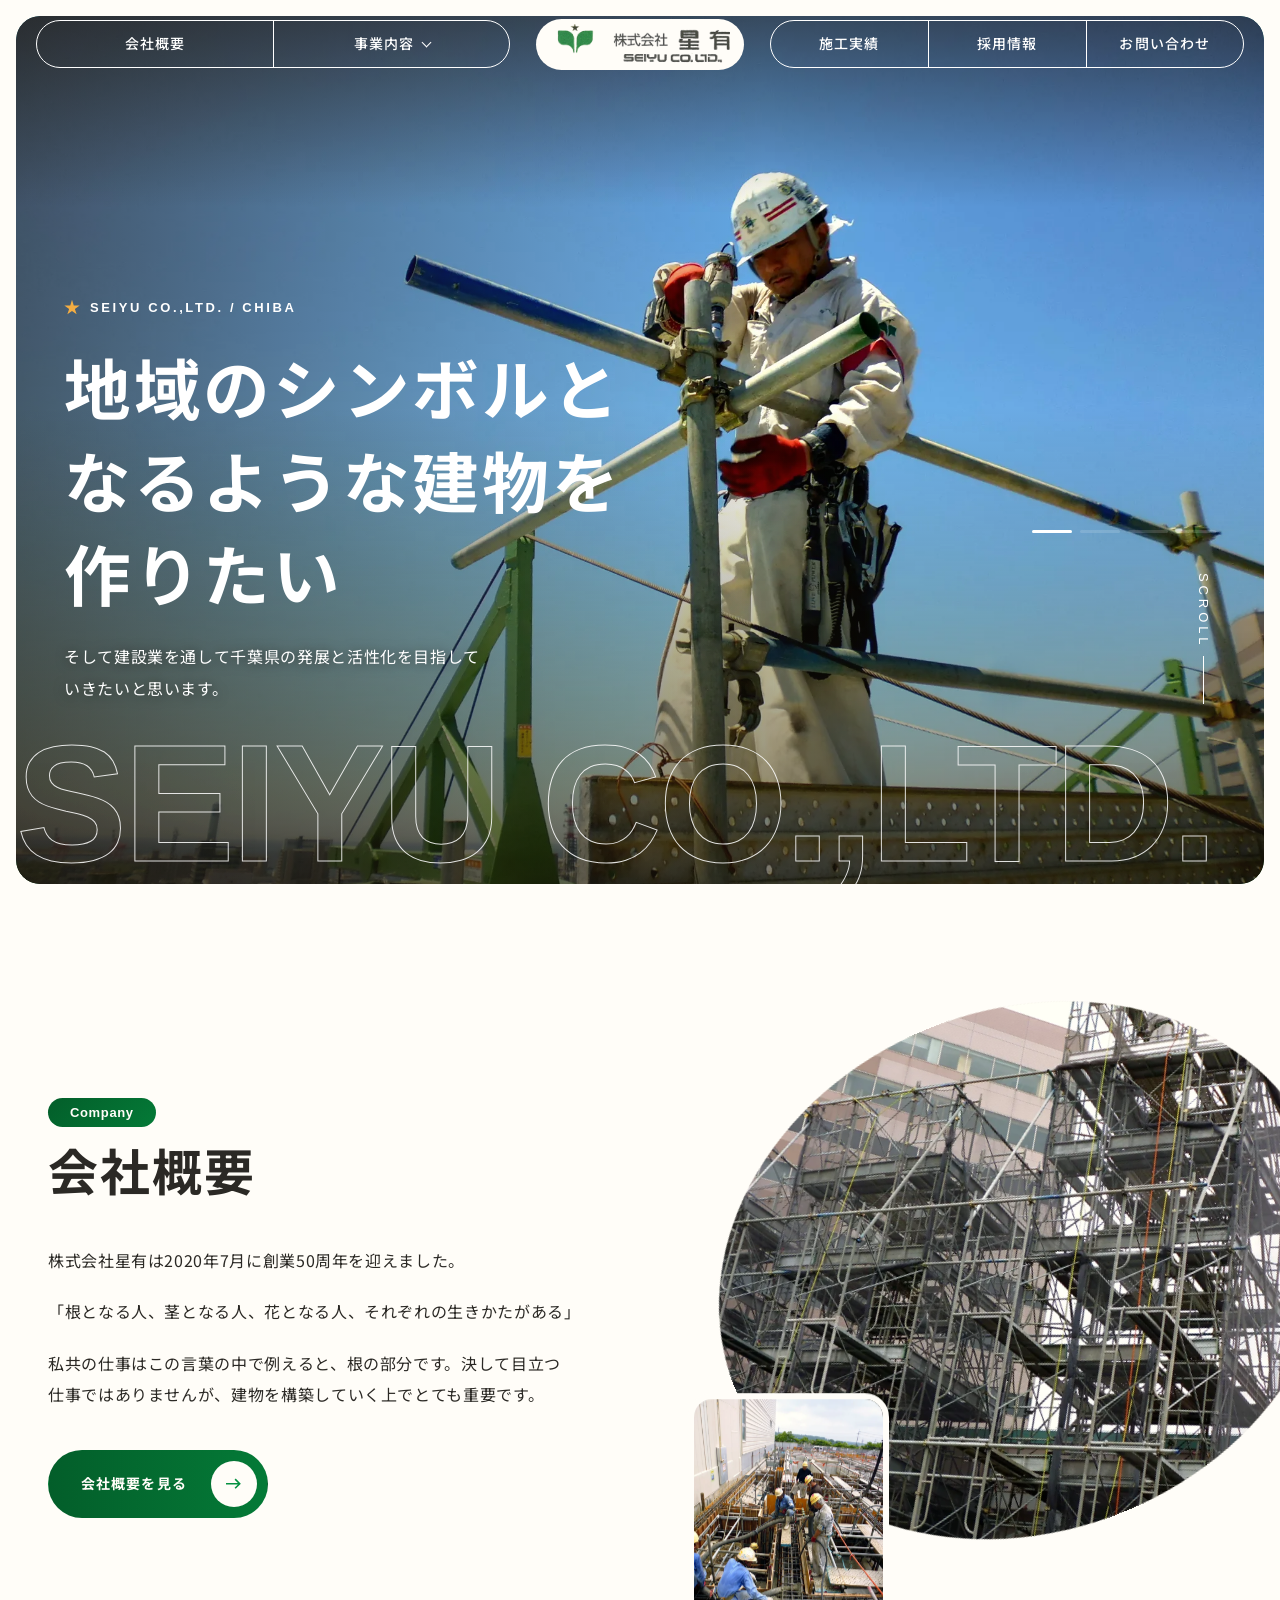
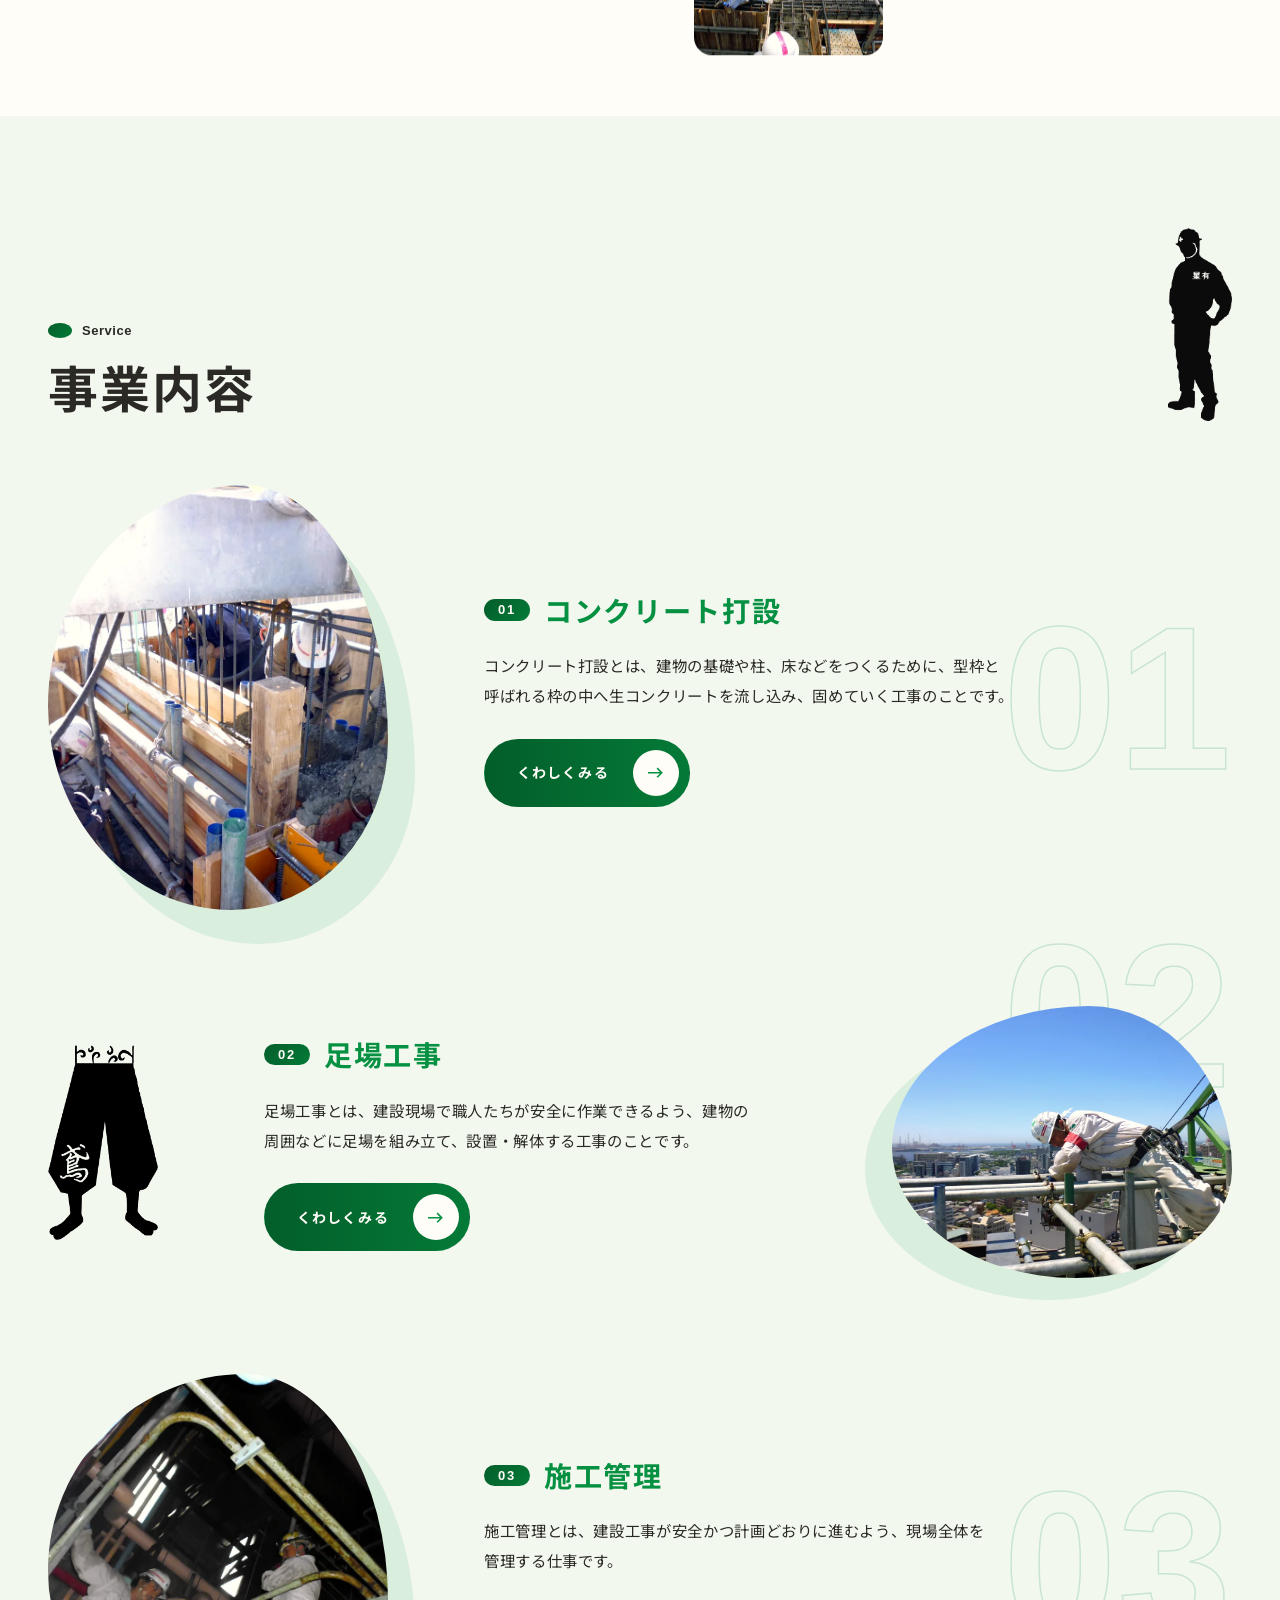
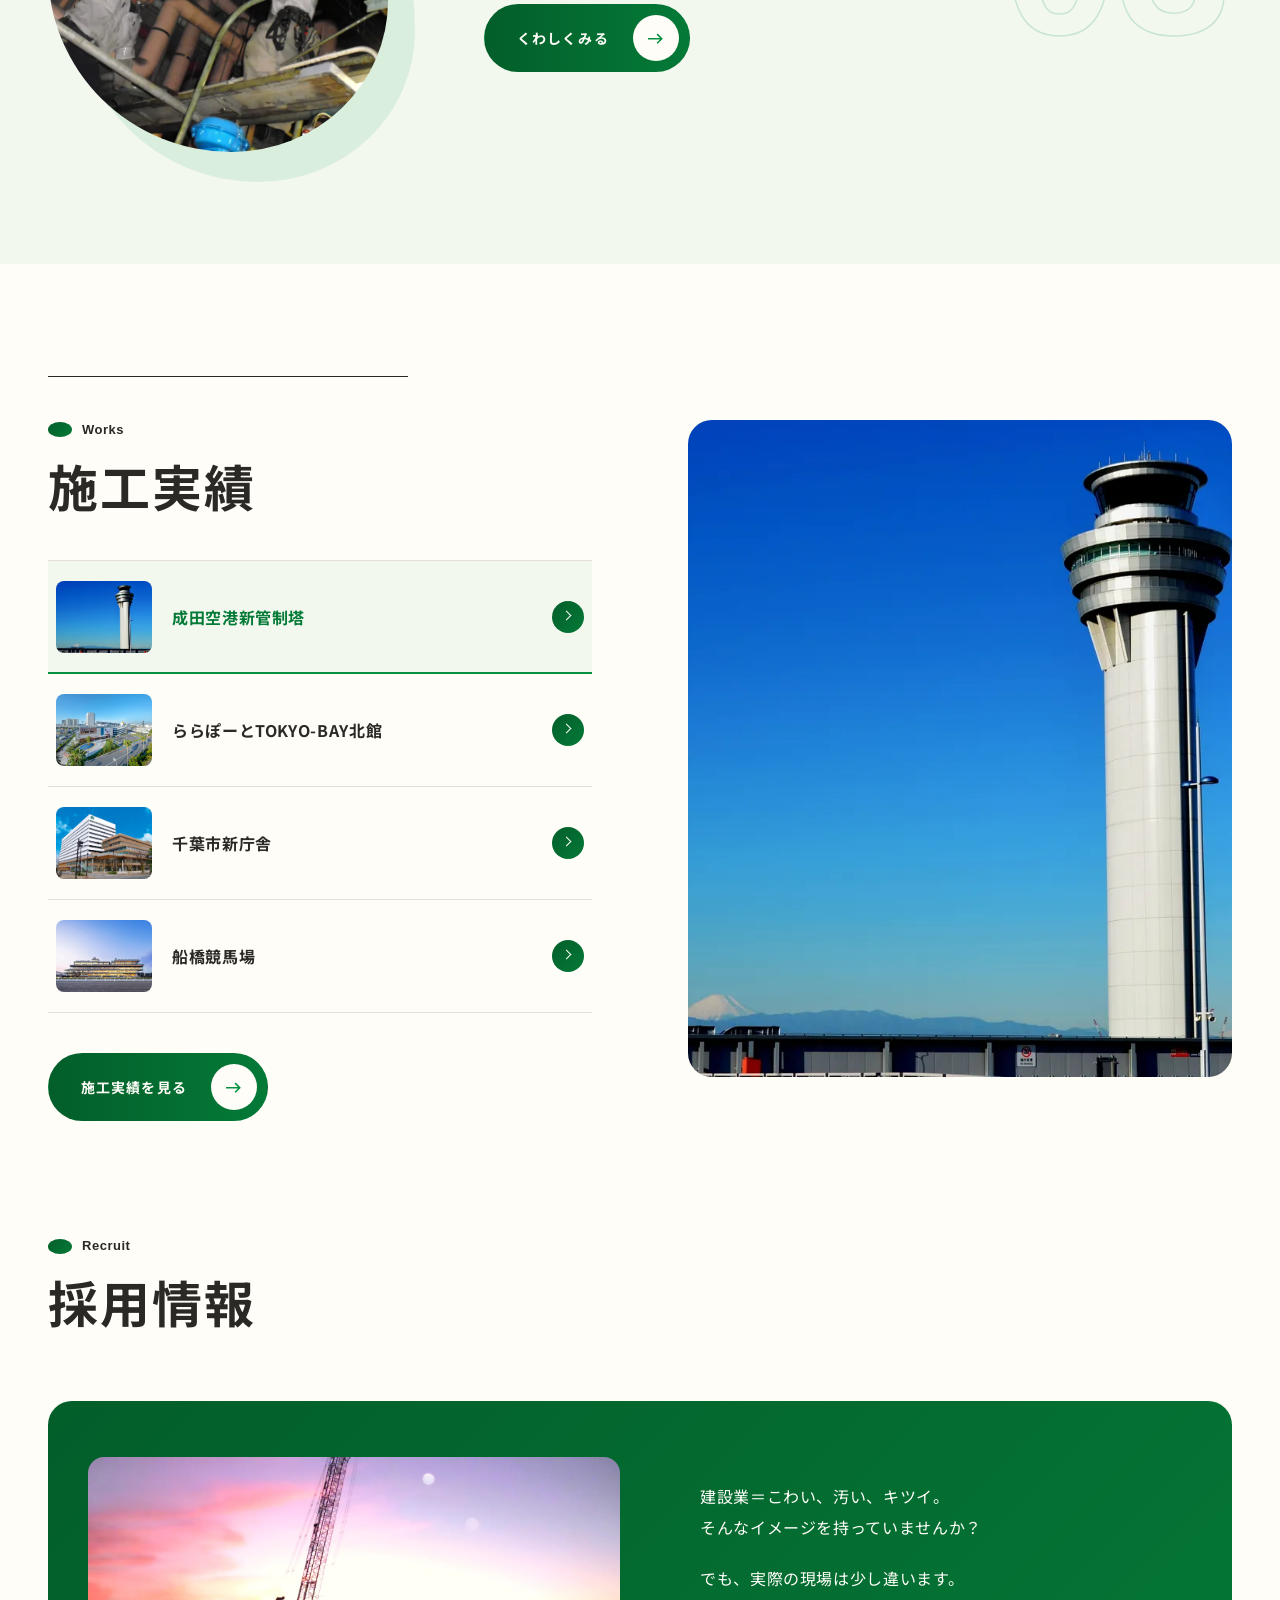
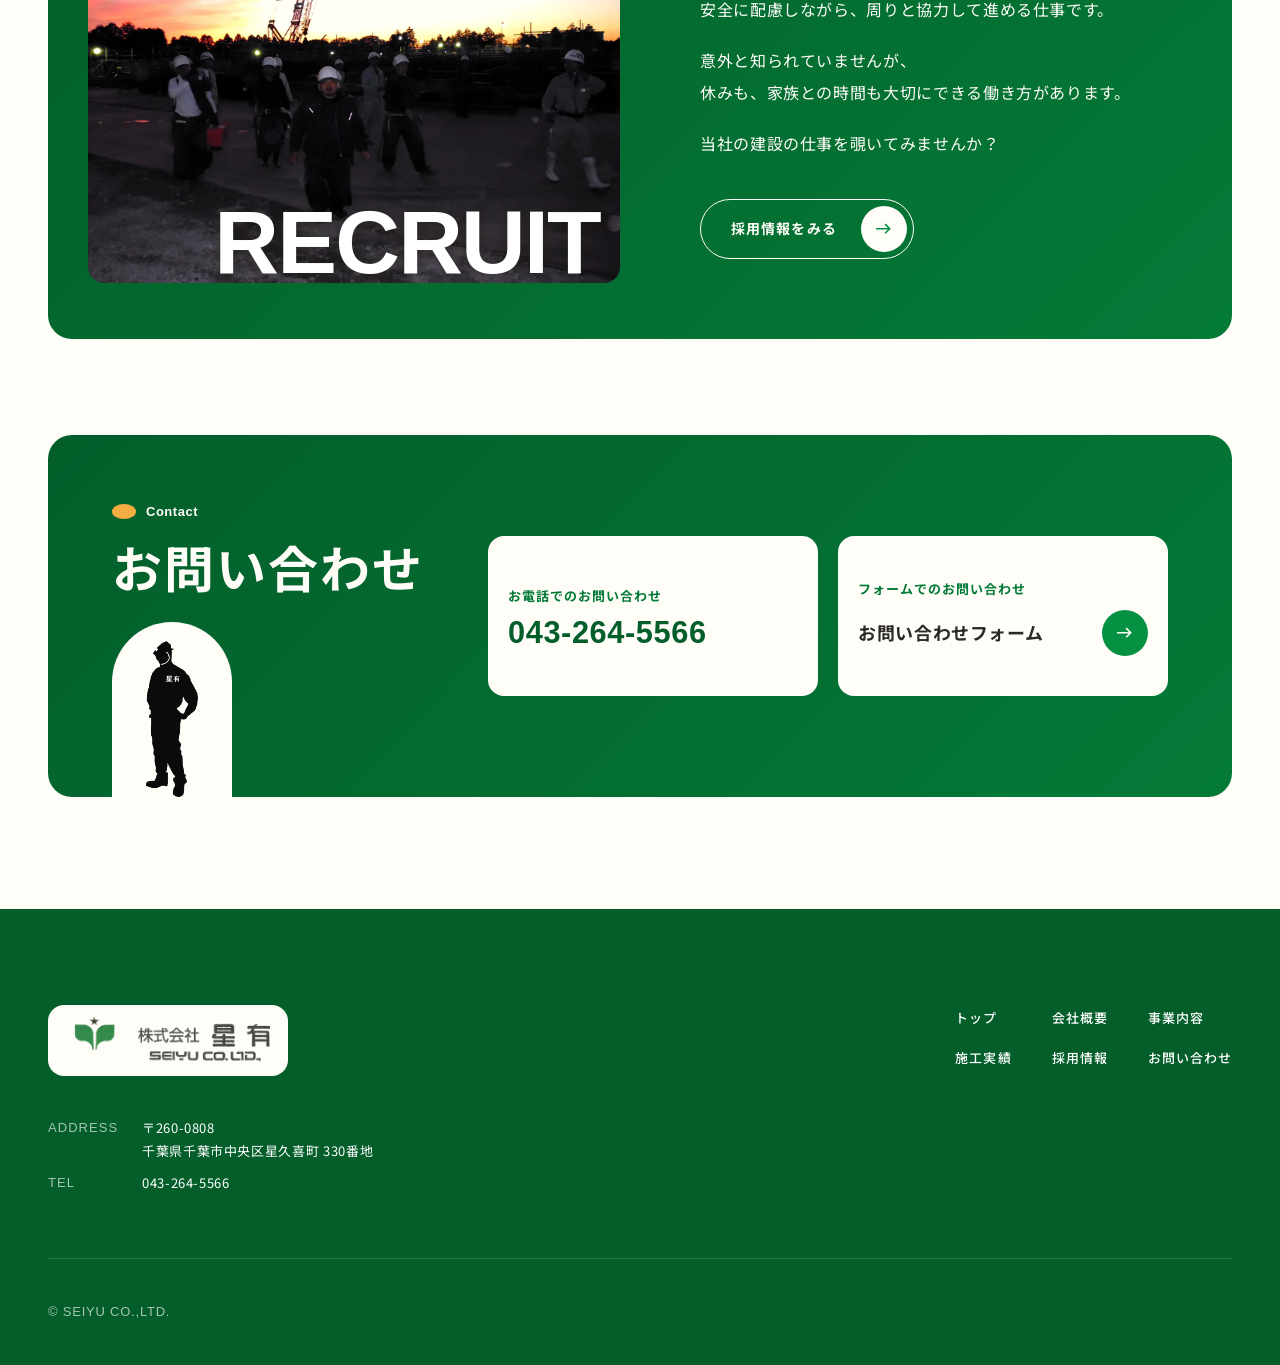
==== index.html @ 6c1c6069 "sp-36 星有 HP：余白を詰める・事業内容に大きな番号・お問い合わせを帯とカードに" ====
<!doctype html>
<html lang="ja">
<head>
<meta charset="utf-8">
<meta name="viewport" content="width=device-width, initial-scale=1">
<meta name="robots" content="noindex, nofollow">
<meta name="generator" content="SPINOVA HP kit v1.0 master">
<title>株式会社星有｜千葉県千葉市の土木建設業</title>
<meta name="description" content="株式会社星有は、千葉県内を中心にコンクリート打設・足場工事・施工管理を手がける土木建設業の会社です。">
<meta property="og:type" content="website">
<meta property="og:site_name" content="株式会社星有">
<meta property="og:title" content="株式会社星有｜千葉県千葉市の土木建設業">
<meta property="og:description" content="株式会社星有は、千葉県内を中心にコンクリート打設・足場工事・施工管理を手がける土木建設業の会社です。">
<meta property="og:url" content="https://example-hp.pages.dev/">
<meta property="og:image" content="https://example-hp.pages.dev/assets/ogp.jpg?v=20261112a">
<meta property="og:image:width" content="1200">
<meta property="og:image:height" content="630">
<meta name="twitter:card" content="summary_large_image">
<meta name="twitter:image" content="https://example-hp.pages.dev/assets/ogp.jpg?v=20261112a">
<link rel="preconnect" href="https://fonts.googleapis.com">
<link rel="preconnect" href="https://fonts.gstatic.com" crossorigin>
<link href="https://fonts.googleapis.com/css2?family=Noto+Sans+JP:wght@400;500;700&display=swap" rel="stylesheet">
<link rel="icon" href="assets/favicon.ico?v=20261112203325" sizes="any">
<link rel="icon" href="assets/favicon-32.png?v=20261112203325" type="image/png" sizes="32x32">
<link rel="apple-touch-icon" href="assets/apple-touch-icon.png?v=20261112203325">
<link rel="stylesheet" href="tokens.css?v=20261112203325">
<link rel="stylesheet" href="base.css?v=20261112203325">
<link rel="stylesheet" href="style.css?v=20261112203325">
</head>
<body>

<header class="header">
  <nav class="nav nav--l" aria-label="メインメニュー（左）">
    <ul class="nav__list">
      <li><a href="company/">会社概要</a></li>
      <li class="nav__has">
        <a href="service/">事業内容<span class="nav__chev" aria-hidden="true"></span></a>
        <ul class="nav__sub">
          <li><a href="service/concrete/">コンクリート打設</a></li>
          <li><a href="service/scaffold/">足場工事</a></li>
          <li><a href="service/management/">施工管理</a></li>
        </ul>
      </li>
    </ul>
  </nav>
  <a class="logo" href="./" aria-label="株式会社星有 トップへ">
    <img class="logo__w" src="assets/logo.png?v=20261112203325" alt="" width="909" height="208">
    <img class="logo__c" src="assets/logo.png?v=20261112203325" alt="" width="909" height="208">
  </a>
  <nav class="nav nav--r" aria-label="メインメニュー（右）">
    <ul class="nav__list">
      <li><a href="works/">施工実績</a></li>
      <li><a href="recruit/">採用情報</a></li>
      <li><a href="contact/">お問い合わせ</a></li>
    </ul>
  </nav>
  <div class="header__acts">
    <button class="menu-btn" type="button" aria-expanded="false" aria-controls="drawer" aria-label="メニューを開く"><span></span><span></span></button>
  </div>
</header>

<div class="drawer" id="drawer">
  <ul class="drawer__list">
    <li style="--i:0"><a href="./"><span class="drawer__en" aria-hidden="true">Top</span><span class="drawer__ja">トップ</span></a></li>
    <li style="--i:1"><a href="company/"><span class="drawer__en" aria-hidden="true">Company</span><span class="drawer__ja">会社概要</span></a></li>
    <li style="--i:2"><a href="service/"><span class="drawer__en" aria-hidden="true">Service</span><span class="drawer__ja">事業内容</span></a>
      <ul class="drawer__sub">
        <li><a href="service/concrete/">コンクリート打設</a></li>
        <li><a href="service/scaffold/">足場工事</a></li>
        <li><a href="service/management/">施工管理</a></li>
      </ul>
    </li>
    <li style="--i:3"><a href="works/"><span class="drawer__en" aria-hidden="true">Works</span><span class="drawer__ja">施工実績</span></a></li>
    <li style="--i:4"><a href="recruit/"><span class="drawer__en" aria-hidden="true">Recruit</span><span class="drawer__ja">採用情報</span></a></li>
    <li style="--i:5"><a href="contact/"><span class="drawer__en" aria-hidden="true">Contact</span><span class="drawer__ja">お問い合わせ</span></a></li>
  </ul>
  <a class="drawer__tel" href="tel:0432645566" style="--i:6"><span class="drawer__tel-label">お電話でのお問い合わせ</span><span class="drawer__tel-num nb">043-264-5566</span></a>
</div>

<main>

    <section class="fv">
    <div class="fv__frame">
      <div class="fv__photo">
        <img class="is-on" src="assets/fv-1.webp?v=20261112203325" alt="足場の上で作業する職人" width="2000" height="1500">
        <img src="assets/fv-2.webp?v=20261112203325" alt="" width="2000" height="1500">
        <img src="assets/fv-3.webp?v=20261112203325" alt="" width="2000" height="1500">
        <img src="assets/fv-4.webp?v=20261112203325" alt="" width="2000" height="1500">
      </div>
      <div class="fv__body" data-on-photo>
        <p class="fv__en" aria-hidden="true"><span class="fv__star"></span>SEIYU CO.,LTD. / CHIBA</p>
        <h1 class="fv__catch" data-todo><span class="ln"><span>地域の<wbr>シンボルと</span></span><span class="ln"><span>なるような<wbr>建物を</span></span><span class="ln"><span>作りたい</span></span></h1>
        <p class="fv__lead" data-todo>そして<wbr>建設業を<wbr>通して<wbr>千葉県の<wbr>発展と<wbr>活性化を<wbr>目指して<wbr>いきたいと<wbr>思います。</p>
      </div>
      <div class="fv__ui" aria-hidden="true" data-on-photo>
        <ol class="fv__dots"><li class="is-on"><span></span></li><li><span></span></li><li><span></span></li><li><span></span></li></ol>
        <p class="fv__scroll">SCROLL</p>
      </div>
      <div class="fv__flow" aria-hidden="true" data-on-photo><div class="fv__flow-in"><span>SEIYU CO.,LTD.</span><span>SEIYU CO.,LTD.</span><span>SEIYU CO.,LTD.</span><span>SEIYU CO.,LTD.</span></div></div>
    </div>
  </section>

    <section class="sec company" id="company">
    <div class="wrap company__in">
      <div class="company__txt">
        <div class="hd">
          <p class="hd__tag" aria-hidden="true">Company</p>
          <h2 class="hd__ja">会社概要</h2>
        </div>
        <div class="txt rv">
          <p data-todo>株式会社星有は<wbr>2020年7月に<wbr>創業50周年を<wbr>迎えました。</p>
          <p data-todo>「根と<wbr>なる人、<wbr>茎と<wbr>なる人、<wbr>花と<wbr>なる人、<wbr>それぞれの<wbr>生きかたが<wbr>ある」</p>
          <p data-todo>私共の<wbr>仕事は<wbr>この<wbr>言葉の<wbr>中で<wbr>例えると、<wbr>根の<wbr>部分です。<wbr>決して<wbr>目立つ<wbr>仕事では<wbr>ありませんが、<wbr>建物を<wbr>構築していく<wbr>上で<wbr>とても<wbr>重要です。</p>
        </div>
        <a class="btn btn--fill rv" href="company/">会社概要を見る<span class="btn__arw"><svg viewBox="0 0 14 10" aria-hidden="true"><path d="M0 5h12M8 1l4 4-4 4" fill="none" stroke="currentColor" stroke-width="1.4"/></svg></span></a>
      </div>
      <figure class="company__photo rv" data-bleed><span class="company__oval"><img src="assets/company.webp?v=20261112203325" alt="星有が組んだ足場" width="1300" height="1387" loading="lazy"></span><img class="company__sub" src="assets/company-2.webp?v=20261112203325" alt="鉄筋の上で作業する職人" width="700" height="933" loading="lazy"></figure>
    </div>
  </section>

    <section class="sec service" id="service">
    <div class="wrap">
      <div class="service__head">
        <div class="hd">
          <p class="hd__en" aria-hidden="true">Service</p>
          <h2 class="hd__ja">事業内容</h2>
        </div>
        <img class="service__il" src="assets/il-worker.png?v=20261112203325" alt="" width="91" height="275" loading="lazy">
      </div>
      <ul class="media">
        <li class="media__item rv">
          <figure class="media__img"><img src="assets/sv-concrete.webp?v=20261112203325" alt="コンクリート打設の作業" width="900" height="675" loading="lazy"></figure>
          <div class="media__txt">
            <h3 class="media__ttl"><span class="media__no" aria-hidden="true">01</span>コンクリート打設</h3>
            <p>コンクリート打設とは、<wbr>建物の<wbr>基礎や<wbr>柱、<wbr>床などを<wbr>つくるために、<wbr>型枠と<wbr>呼ばれる<wbr>枠の<wbr>中へ<wbr>生コンクリートを<wbr>流し込み、<wbr>固めていく<wbr>工事の<wbr>ことです。</p>
            <a class="btn btn--fill" href="service/concrete/">くわしくみる<span class="btn__arw"><svg viewBox="0 0 14 10" aria-hidden="true"><path d="M0 5h12M8 1l4 4-4 4" fill="none" stroke="currentColor" stroke-width="1.4"/></svg></span></a>
          </div>
        </li>
        <li class="media__item rv">
          <figure class="media__img"><img src="assets/sv-tobi.webp?v=20261112203325" alt="足場の上で作業する鳶職人" width="900" height="675" loading="lazy"></figure>
          <div class="media__txt">
            <h3 class="media__ttl"><span class="media__no" aria-hidden="true">02</span>足場工事</h3>
            <p>足場工事とは、<wbr>建設現場で<wbr>職人たちが<wbr>安全に<wbr>作業できるよう、<wbr>建物の<wbr>周囲などに<wbr>足場を<wbr>組み立て、<wbr>設置・解体する<wbr>工事の<wbr>ことです。</p>
            <a class="btn btn--fill" href="service/scaffold/">くわしくみる<span class="btn__arw"><svg viewBox="0 0 14 10" aria-hidden="true"><path d="M0 5h12M8 1l4 4-4 4" fill="none" stroke="currentColor" stroke-width="1.4"/></svg></span></a>
          </div>
          <img class="media__il" src="assets/il-tobi.png?v=20261112203325" alt="" width="193" height="341" loading="lazy">
        </li>
        <li class="media__item rv">
          <figure class="media__img"><img src="assets/sv-kanri.webp?v=20261112203325" alt="建築現場での作業" width="900" height="675" loading="lazy"></figure>
          <div class="media__txt">
            <h3 class="media__ttl"><span class="media__no" aria-hidden="true">03</span>施工管理</h3>
            <p>施工管理とは、<wbr>建設工事が<wbr>安全かつ<wbr>計画どおりに<wbr>進むよう、<wbr>現場全体を<wbr>管理する<wbr>仕事です。</p>
            <a class="btn btn--fill" href="service/management/">くわしくみる<span class="btn__arw"><svg viewBox="0 0 14 10" aria-hidden="true"><path d="M0 5h12M8 1l4 4-4 4" fill="none" stroke="currentColor" stroke-width="1.4"/></svg></span></a>
          </div>
        </li>
      </ul>
    </div>
  </section>

    <section class="sec works" id="works">
    <div class="wrap works__in">
      <div class="works__txt">
        <div class="hd hd--line">
          <p class="hd__en" aria-hidden="true">Works</p>
          <h2 class="hd__ja">施工実績</h2>
        </div>
        <ul class="works__list rv" data-todo>
          <li class="is-on"><a href="works/"><img src="assets/works-1.webp?v=20261112203325" alt="" width="1200" height="846" loading="lazy"><span class="works__name">成田空港新管制塔</span><span class="works__arw" aria-hidden="true"></span></a></li>
          <li><a href="works/"><img src="assets/works-2.webp?v=20261112203325" alt="" width="1200" height="848" loading="lazy"><span class="works__name">ららぽーと<wbr><span class="nb">TOKYO-BAY北館</span></span><span class="works__arw" aria-hidden="true"></span></a></li>
          <li><a href="works/"><img src="assets/works-3.webp?v=20261112203325" alt="" width="1057" height="710" loading="lazy"><span class="works__name">千葉市新庁舎</span><span class="works__arw" aria-hidden="true"></span></a></li>
          <li><a href="works/"><img src="assets/works-4.webp?v=20261112203325" alt="" width="1200" height="800" loading="lazy"><span class="works__name">船橋競馬場</span><span class="works__arw" aria-hidden="true"></span></a></li>
        </ul>
        <a class="btn btn--fill rv" href="works/">施工実績を見る<span class="btn__arw"><svg viewBox="0 0 14 10" aria-hidden="true"><path d="M0 5h12M8 1l4 4-4 4" fill="none" stroke="currentColor" stroke-width="1.4"/></svg></span></a>
      </div>
      <figure class="works__photo rv">
        <img class="is-on" src="assets/works-1.webp?v=20261112203325" alt="成田空港新管制塔" width="1200" height="846" loading="lazy">
        <img src="assets/works-2.webp?v=20261112203325" alt="ららぽーとTOKYO-BAY北館" width="1200" height="848" loading="lazy">
        <img src="assets/works-3.webp?v=20261112203325" alt="千葉市新庁舎" width="1057" height="710" loading="lazy">
        <img src="assets/works-4.webp?v=20261112203325" alt="船橋競馬場" width="1200" height="800" loading="lazy">
      </figure>
    </div>
  </section>

    <div class="duo" id="recruit">
    <section class="duo__item duo__item--recruit">
      <div class="hd">
        <p class="hd__en" aria-hidden="true">Recruit</p>
        <h2 class="hd__ja">採用情報</h2>
      </div>
      <div class="duo__card rv">
        <div class="duo__photo"><img src="assets/recruit.webp?v=20261112203325" alt="現場に並ぶ星有の社員" width="1600" height="1200" loading="lazy" data-todo><p class="duo__big" aria-hidden="true" data-on-photo>RECRUIT</p></div>
        <div class="duo__in">
          <div class="txt">
            <p>建設業＝こわい、<wbr>汚い、<wbr>キツイ。<br><span class="nb">そんなイメージを</span><wbr><span class="nb">持っていませんか？</span></p>
            <p>でも、<wbr>実際の<wbr>現場は<wbr>少し<wbr>違います。<br>安全に<wbr>配慮しながら、<wbr>周りと<wbr>協力して<wbr>進める<wbr>仕事です。</p>
            <p>意外と<wbr>知られていませんが、<br>休みも、<wbr>家族との<wbr>時間も<wbr>大切に<wbr>できる<wbr>働き方が<wbr>あります。</p>
            <p>当社の<wbr>建設の<wbr>仕事を<wbr>覗いてみませんか？</p>
          </div>
          <a class="btn btn--w" href="recruit/">採用情報をみる<span class="btn__arw"><svg viewBox="0 0 14 10" aria-hidden="true"><path d="M0 5h12M8 1l4 4-4 4" fill="none" stroke="currentColor" stroke-width="1.4"/></svg></span></a>
        </div>
      </div>
    </section>
    <section class="duo__item duo__item--contact">
      <div class="hd">
        <p class="hd__en" aria-hidden="true">Contact</p>
        <h2 class="hd__ja nb">お問い合わせ</h2>
      </div>
      <div class="duo__ways">
        <a class="duo__way" href="tel:0432645566"><span class="duo__way-label">お電話でのお問い合わせ</span><span class="duo__tel-num nb">043-264-5566</span></a>
        <a class="duo__way" href="contact/"><span class="duo__way-label">フォームでのお問い合わせ</span><span class="duo__way-go"><span class="nb">お問い合わせフォーム</span><span class="btn__arw"><svg viewBox="0 0 14 10" aria-hidden="true"><path d="M0 5h12M8 1l4 4-4 4" fill="none" stroke="currentColor" stroke-width="1.4"/></svg></span></span></a>
      </div>
      <img class="duo__il" src="assets/il-worker.png?v=20261112203325" alt="" width="91" height="275" loading="lazy">
    </section>
  </div>
  
</main>

<footer class="footer">
  <div class="wrap footer__top">
    <div class="footer__co">
      <a class="footer__logo" href="./" aria-label="株式会社星有 トップへ"><img src="assets/logo.png?v=20261112203325" alt="" width="909" height="208" loading="lazy"></a>
      <dl class="footer__info">
        <dt>ADDRESS</dt><dd><span class="nb">〒260-0808</span><br>千葉県千葉市中央区<wbr>星久喜町 330番地</dd>
        <dt>TEL</dt><dd><a class="nb" href="tel:0432645566">043-264-5566</a></dd>
      </dl>
    </div>
    <ul class="footer__nav">
      <li><a href="./">トップ</a></li>
      <li><a href="company/">会社概要</a></li>
      <li><a href="service/">事業内容</a></li>
      <li><a href="works/">施工実績</a></li>
      <li><a href="recruit/">採用情報</a></li>
      <li><a href="contact/">お問い合わせ</a></li>
    </ul>
  </div>
  <p class="wrap footer__copy">© SEIYU CO.,LTD.</p>
</footer>

<script src="site.js?v=20261112203325"></script>
</body>
</html>
---- tokens.css ----
:root {
  
  --c-base: #fffdf8;
  --c-sub: #059141;
  --c-sub-deep: #047a37;
  --c-sub-ink: #035e2a;
  --c-sub-ghost: rgba(255, 255, 255, 0.16);
  --c-accent: #f4ad42;
  --c-pale: #f3f8ef;
  --c-ink: #2b2925;
  --c-ink-soft: #6a655c;
  --c-line: #e6e0d4;
  --c-dark: #035e2a;
  --c-dark-text: #ffffff;
  --c-dark-soft: rgba(255, 255, 255, 0.64);
  --c-dark-ghost: rgba(255, 255, 255, 0.14);
  --c-on-photo: #ffffff;
  --c-shade: rgba(28, 22, 12, 0.6);
  --c-shade-0: rgba(28, 22, 12, 0);
  --c-shade-side: rgba(3, 70, 32, 0.82);
  --c-ph-1: #ece6da;
  --c-ph-2: #fbe7c4;
  --c-sub-ghost-2: rgba(5, 145, 65, 0.1);
  --c-grad-a: #035e2a;
  --c-grad-b: #047a37;
  --c-on-band: rgba(255, 255, 255, 0.7);
  --c-band-shade: rgba(20, 30, 20, 0.35);

  
  --ff-body: "Noto Sans JP", "Hiragino Sans", "Hiragino Kaku Gothic ProN", "Yu Gothic", sans-serif;
  --ff-en: "Helvetica Neue", Helvetica, Arial, sans-serif;
  --ff-min: "Noto Sans JP", "Hiragino Sans", "Hiragino Kaku Gothic ProN", "Yu Gothic", sans-serif;

  
  --fs-body: 15px;
  --fw-body: 400;
  --lh-body: 1.95;
  --ls-body: 0.04em;
  --fs-small: 13px;
  --fs-label: 14px;
  --fs-nav: 14px;
  --fs-input: 16px;
  --fs-lead: clamp(22px, 2.4vw, 34px);
  --lh-lead: 1.55;
  --fs-head: clamp(20px, 2.2vw, 30px);
  --lh-head: 1.6;
  --fs-en-l: clamp(40px, 5vw, 80px);
  --lh-en: 1;
  --ls-en: -0.01em;

  
  --sp-1: 8px;
  --sp-p: 16px;
  --sp-b: 32px;
  --sp-g: 48px;
  --sp-s: 80px;
  --sec-y: 96px;
  --gutter: 20px;
  --frame: 10px;
  --wrap: 1200px;
  --radius: 24px;

  
  --header-h: 64px;
  --btn-arw: 40px;
  --label-col: 7em;

  
  --ease: cubic-bezier(0.22, 1, 0.36, 1);
  --dur-rv: 0.9s;
}
@media (min-width: 960px) {
  :root {
    --fs-body: 16px;
    --sp-p: 20px;
    --sp-b: 40px;
    --sp-g: 64px;
    --sp-s: 96px;
    --sec-y: 112px;
    --gutter: 48px;
    --frame: 16px;
    --header-h: 72px;
    --btn-arw: 46px;
  }
}
@media (min-width: 1600px) {
  :root { --fs-body: 17px; --wrap: 1400px; --sp-s: 112px; --sec-y: 136px; }
}
---- base.css ----
*, *::before, *::after { box-sizing: border-box; }
html { -webkit-text-size-adjust: 100%; scroll-padding-top: var(--header-h); }
body {
  margin: 0;
  background: var(--c-base);
  color: var(--c-ink);
  font-family: var(--ff-body);
  font-size: var(--fs-body);
  font-weight: var(--fw-body);
  line-height: var(--lh-body);
  letter-spacing: var(--ls-body);
  line-break: strict;
  word-break: keep-all;
  overflow-wrap: anywhere;
  overflow-x: clip;
}
img, svg { display: block; max-width: 100%; height: auto; }
a { color: inherit; text-decoration: none; }
ul, ol, dl, dd, figure { margin: 0; padding: 0; list-style: none; }
h1, h2, h3, p { margin: 0; font-weight: inherit; }

.nb { white-space: nowrap; }
.cl { display: inline-block; max-width: 100%; }
.vh { position: absolute; width: 1px; height: 1px; overflow: hidden; clip-path: inset(50%); white-space: nowrap; }

.wrap { width: min(100% - var(--gutter) * 2, var(--wrap)); margin-inline: auto; }
.sec { position: relative; padding-block: var(--sec-y); }
.txt { display: grid; gap: var(--sp-p); }
.lead { font-family: var(--ff-min); font-weight: 600; font-size: var(--fs-lead); line-height: var(--lh-lead); letter-spacing: 0.06em; }
.head3 { font-size: var(--fs-head); line-height: var(--lh-head); font-weight: 700; letter-spacing: 0.06em; }

.ttl { display: grid; gap: var(--sp-p); }
.ttl__en {
  display: flex;
  flex-wrap: wrap;
  column-gap: 0.22em;
  font-family: var(--ff-en);
  font-weight: 800;
  font-size: var(--fs-en-l);
  line-height: var(--lh-en);
  letter-spacing: var(--ls-en);
}
.ttl__ja { display: flex; align-items: center; gap: 12px; font-size: var(--fs-label); font-weight: 500; letter-spacing: 0.12em; }
.ttl__ja::before { content: ""; width: 24px; height: 1px; background: currentColor; }

.mask { display: block; overflow: hidden; white-space: nowrap; padding: 0.14em 0.1em 0.08em; margin: -0.14em -0.1em -0.08em; }
.mask > span { display: block; transform: translateY(105%); transition: transform 1.1s var(--ease); }
.ttl__en.is-on .mask > span { transform: none; transition-delay: calc(var(--m, 0) * 0.1s); }

.btn {
  display: inline-flex;
  align-items: center;
  gap: 24px;
  padding: 6px 6px 6px 30px;
  border: 1px solid currentColor;
  border-radius: 999px;
  font-size: var(--fs-label);
  font-weight: 700;
  letter-spacing: 0.08em;
  transition: background-color 0.35s var(--ease), color 0.35s var(--ease), border-color 0.35s var(--ease);
}
.btn__arw {
  display: grid;
  place-items: center;
  width: var(--btn-arw);
  aspect-ratio: 1;
  border-radius: 50%;
  background: var(--c-sub);
  color: var(--c-base);
  transition: transform 0.35s var(--ease);
}
.btn__arw svg { width: 16px; }
.btn--w .btn__arw { background: var(--c-base); color: var(--c-sub); }
@media (hover: hover) {
  .btn:hover { background: var(--c-ink); color: var(--c-base); border-color: var(--c-ink); }
  .btn--w:hover { background: var(--c-base); color: var(--c-sub-deep); border-color: var(--c-base); }
  .btn:hover .btn__arw { transform: translateX(4px); }
}

.header {
  position: fixed;
  inset: 0 0 auto;
  z-index: 50;
  height: var(--header-h);
  display: flex;
  align-items: center;
  justify-content: space-between;
  padding-inline: var(--gutter);
  color: var(--c-on-photo);
  transition: background-color 0.4s var(--ease), color 0.4s var(--ease), box-shadow 0.4s var(--ease);
}
.header.is-scrolled { background: var(--c-base); color: var(--c-ink); box-shadow: 0 1px 0 var(--c-line); }
.logo { position: relative; display: block; width: clamp(150px, 14vw, 230px); }
.logo img { width: 100%; height: auto; transition: opacity 0.4s var(--ease); }
.logo__c { position: absolute; inset: 0; opacity: 0; }
.header.is-scrolled .logo__w { opacity: 0; }
.header.is-scrolled .logo__c { opacity: 1; }
.nav { display: none; }
.nav__list { display: flex; gap: clamp(24px, 2.4vw, 44px); font-size: var(--fs-nav); font-weight: 500; letter-spacing: 0.08em; white-space: nowrap; }
.nav__list a { position: relative; }
.nav__list a::after { content: ""; position: absolute; left: 0; right: 0; bottom: -6px; height: 1px; background: currentColor; transform: scaleX(0); transform-origin: right; transition: transform 0.4s var(--ease); }
.nav__list a[aria-current="page"]::after { transform: scaleX(1); }
@media (hover: hover) { .nav__list a:hover::after { transform: scaleX(1); transform-origin: left; } }
.header__acts { display: flex; align-items: center; gap: 10px; }
.pill {
  display: none;
  place-items: center;
  min-height: 44px;
  padding-inline: 26px;
  border-radius: 999px;
  background: var(--c-sub);
  color: var(--c-base);
  font-family: var(--ff-en);
  font-weight: 500;
  font-size: var(--fs-label);
  letter-spacing: 0.08em;
}
.menu-btn {
  display: grid;
  place-content: center;
  gap: 7px;
  width: 48px;
  aspect-ratio: 1;
  border: 0;
  border-radius: 50%;
  background: var(--c-sub);
  cursor: pointer;
}
.menu-btn span { display: block; width: 20px; height: 1.5px; background: var(--c-base); transition: transform 0.4s var(--ease); }
.menu-btn[aria-expanded="true"] span:first-child { transform: translateY(4.25px) rotate(45deg); }
.menu-btn[aria-expanded="true"] span:last-child { transform: translateY(-4.25px) rotate(-45deg); }
@media (min-width: 960px) {
  .nav { display: block; margin-left: auto; margin-right: clamp(28px, 2.6vw, 48px); }
  .pill { display: inline-grid; }
  .menu-btn { display: none; }
}

.drawer {
  position: fixed;
  inset: 0;
  z-index: 40;
  display: grid;
  align-content: center;
  gap: var(--sp-g);
  padding: calc(var(--header-h) + var(--sp-b)) var(--gutter) var(--sp-g);
  overflow: hidden auto;
  background: var(--c-sub);
  color: var(--c-base);
  clip-path: circle(0 at calc(100% - var(--gutter) - 24px) calc(var(--header-h) / 2));
  visibility: hidden;
  transition: clip-path 0.6s cubic-bezier(0.7, 0, 0.3, 1), visibility 0s 0.6s;
}
.drawer.is-open { clip-path: circle(150% at calc(100% - var(--gutter) - 24px) calc(var(--header-h) / 2)); visibility: visible; transition: clip-path 0.7s cubic-bezier(0.7, 0, 0.3, 1); }
.drawer__list { display: grid; gap: var(--sp-p); }
.drawer__list a { display: grid; gap: 2px; }
.drawer__en { font-family: var(--ff-en); font-weight: 800; font-size: 34px; line-height: 1; letter-spacing: -0.03em; }
.drawer__ja { font-size: var(--fs-small); letter-spacing: 0.12em; opacity: 0.8; }
.drawer__tel { display: grid; gap: 2px; padding-top: var(--sp-b); border-top: 1px solid var(--c-sub-ghost); }
.drawer__tel-label { font-size: var(--fs-small); }
.drawer__tel-num { font-family: var(--ff-en); font-weight: 500; font-size: 26px; letter-spacing: 0.04em; }
.drawer li, .drawer__tel { opacity: 0; }
.drawer.is-open li, .drawer.is-open .drawer__tel { animation: drawer-in 0.7s var(--ease) calc(0.25s + var(--i, 0) * 0.06s) both; }
@keyframes drawer-in { from { opacity: 0; transform: translateY(24px); } to { opacity: 1; transform: none; } }
@media (min-width: 960px) { .drawer { display: none; } }
html.is-locked { overflow: hidden; }

.sub-hero { padding-top: calc(var(--header-h) + var(--sp-s)); padding-bottom: var(--sp-g); }
.sub-hero + .sec { padding-top: var(--sp-g); }
.sub-hero__head { display: grid; gap: var(--sp-b); }
.crumb { display: flex; flex-wrap: wrap; gap: 0 12px; font-size: var(--fs-small); color: var(--c-ink-soft); }
.crumb li + li::before { content: "/"; margin-right: 12px; }

.info { display: grid; grid-template-columns: var(--label-col) 1fr; border-top: 1px solid var(--c-line); }
.info dt, .info dd { padding-block: var(--sp-p); border-bottom: 1px solid var(--c-line); }
.info dt { font-weight: 700; letter-spacing: 0.08em; }
.info dd { padding-left: var(--sp-p); }
@media (max-width: 599px) {
  .info { grid-template-columns: 1fr; }
  .info dt { padding-bottom: 0; border-bottom: 0; }
  .info dd { padding-left: 0; padding-top: var(--sp-1); }
}

.form { display: grid; gap: var(--sp-b); }
.field { display: grid; gap: var(--sp-1); }
.field__label { display: flex; align-items: center; gap: 10px; font-weight: 700; letter-spacing: 0.06em; }
.field__req { padding: 2px 8px; border-radius: 4px; background: var(--c-sub); color: var(--c-base); font-size: var(--fs-small); font-weight: 500; line-height: 1.6; }
.field__input {
  width: 100%;
  min-height: 52px;
  padding: 12px 16px;
  border: 1px solid var(--c-line);
  border-radius: 8px;
  background: var(--c-base);
  color: var(--c-ink);
  font: inherit;
  font-size: var(--fs-input);
}
textarea.field__input { min-height: 200px; resize: vertical; }

select.field__input {
  appearance: none;
  padding-right: 48px;
  background-image: linear-gradient(45deg, transparent 50%, currentColor 50%), linear-gradient(135deg, currentColor 50%, transparent 50%);
  background-position: calc(100% - 26px) 50%, calc(100% - 20px) 50%;
  background-size: 6px 6px;
  background-repeat: no-repeat;
}
.form__agree { display: flex; align-items: center; justify-content: center; gap: 10px; }
.form__send { justify-self: center; min-width: min(100%, 320px); justify-content: space-between; cursor: pointer; background: transparent; font: inherit; color: inherit; }

.footer { position: relative; overflow: hidden; background: var(--c-dark); color: var(--c-dark-text); padding-top: var(--sp-s); font-size: var(--fs-small); }
.footer__top { display: grid; gap: var(--sp-g); padding-bottom: var(--sp-g); border-bottom: 1px solid var(--c-dark-ghost); }
.footer__co { display: grid; gap: var(--sp-b); }
.footer__logo { display: block; width: min(240px, 70%); }
.footer__info { display: grid; grid-template-columns: 6em 1fr; gap: 8px 16px; line-height: 1.8; }
.footer__info dt { font-family: var(--ff-en); font-weight: 500; letter-spacing: 0.08em; color: var(--c-dark-soft); }
.footer__nav { display: grid; grid-template-columns: repeat(2, max-content); gap: 14px 40px; font-weight: 500; letter-spacing: 0.08em; }
.footer__copy { padding-block: var(--sp-b); font-family: var(--ff-en); color: var(--c-dark-soft); letter-spacing: 0.06em; }
@media (min-width: 960px) {
  .footer__top { grid-template-columns: 1fr auto; align-items: start; }
  .footer__nav { grid-template-columns: repeat(3, max-content); }
}

.rv { opacity: 0; transform: translateY(28px); transition: opacity var(--dur-rv) var(--ease), transform var(--dur-rv) var(--ease); }
.rv.is-on { opacity: 1; transform: none; transition-delay: var(--rv-delay, 0s); }

@media (prefers-reduced-motion: reduce) {
  *, *::before, *::after { animation-duration: 0.01ms !important; animation-iteration-count: 1 !important; transition-duration: 0.01ms !important; }
}
---- style.css ----
.works__photo, .duo__photo { position: relative; overflow: hidden; background: var(--c-ph-1); }
.media__img img, .works__photo img, .duo__photo img { width: 100%; height: 100%; object-fit: cover; }

.logo::before { content: ""; position: absolute; inset: -5px -14px; z-index: -1; border-radius: 999px; background: var(--c-base); }
.logo { z-index: 0; }
@media (max-width: 959px) { .logo { margin-left: var(--sp-1); } }
.nav__has { position: relative; }
.nav__chev { display: inline-block; width: 7px; height: 7px; margin-left: 8px; border-right: 1.5px solid currentColor; border-bottom: 1.5px solid currentColor; transform: translateY(-3px) rotate(45deg); transition: transform 0.3s var(--ease); }
.nav__sub {
  position: absolute;
  left: 50%;
  top: calc(100% + 10px);
  display: grid;
  gap: 2px;
  min-width: 13em;
  padding: 10px;
  border-radius: 12px;
  background: var(--c-base);
  color: var(--c-ink);
  box-shadow: 0 8px 24px var(--c-sub-ghost-2);
  opacity: 0;
  visibility: hidden;
  transform: translate(-50%, 8px);
  transition: opacity 0.3s var(--ease), transform 0.3s var(--ease), visibility 0s 0.3s;
}
.nav__sub a { display: block; padding: 6px 12px; border-radius: 8px; font-size: var(--fs-small); }
.nav__sub a::after { content: none; }
.nav__has:hover .nav__sub, .nav__has:focus-within .nav__sub { opacity: 1; visibility: visible; transform: translate(-50%, 0); transition: opacity 0.3s var(--ease), transform 0.3s var(--ease); }
.nav__has:hover .nav__chev, .nav__has:focus-within .nav__chev { transform: translateY(1px) rotate(-135deg); }
@media (hover: hover) { .nav__sub a:hover { background: var(--c-pale); color: var(--c-sub); } }
@media (min-width: 960px) {
  .header { display: grid; grid-template-columns: 1fr auto 1fr; padding: var(--frame) calc(var(--frame) + var(--sp-p)) 0; }
  .nav--l, .nav--r { margin: 0; }
  .nav--l .nav__list, .nav--r .nav__list { display: grid; grid-auto-flow: column; grid-auto-columns: 1fr; gap: 0; height: 48px; border: 1px solid currentColor; border-radius: 999px; }
  .nav--l .nav__list > li, .nav--r .nav__list > li { display: grid; place-items: center; }
  .nav--l .nav__list > li + li, .nav--r .nav__list > li + li { border-left: 1px solid currentColor; }
  .nav--l { padding-right: var(--sp-b); }
  .nav--r { padding-left: var(--sp-b); }
  .header__acts { display: none; }
}

.drawer__sub { display: flex; flex-wrap: wrap; gap: 4px 16px; margin-top: var(--sp-1); font-size: var(--fs-small); }
.drawer__sub a::before { content: "– "; }

.fv { padding: var(--frame); height: 100svh; min-height: 600px; }
.fv__frame { position: relative; height: 100%; overflow: hidden; border-radius: var(--radius); color: var(--c-on-photo); background: var(--c-sub-ink); animation: fv-open 1.4s var(--ease) both; }
@keyframes fv-open { from { clip-path: inset(12% 18% round var(--radius)); } to { clip-path: inset(0 round var(--radius)); } }
.fv__photo { position: absolute; inset: 0; }
.fv__photo img { position: absolute; inset: 0; width: 100%; height: 100%; object-fit: cover; object-position: 70% center; opacity: 0; transform: scale(1.12); transition: opacity 1.6s ease, transform 7s linear; }
.fv__photo img.is-on { opacity: 1; transform: scale(1); }
.fv__photo::after { content: ""; position: absolute; inset: 0; background: linear-gradient(180deg, var(--c-shade) 0%, var(--c-shade-0) 22%, var(--c-shade-0) 45%, var(--c-shade) 100%), linear-gradient(90deg, var(--c-shade) 0%, var(--c-shade-0) 60%); }
.fv__body { position: absolute; left: var(--gutter); right: var(--gutter); bottom: clamp(120px, 20vh, 220px); z-index: 2; display: grid; gap: var(--sp-p); justify-items: start; }
.fv__en { display: flex; align-items: center; gap: 10px; font-family: var(--ff-en); font-size: var(--fs-small); font-weight: 700; letter-spacing: 0.2em; opacity: 0; animation: fv-fade 0.8s var(--ease) 1.1s both; }
.fv__star { width: 16px; aspect-ratio: 1; background: var(--c-accent); clip-path: polygon(50% 0, 61% 35%, 98% 35%, 68% 57%, 79% 91%, 50% 70%, 21% 91%, 32% 57%, 2% 35%, 39% 35%); animation: fv-spin 6s linear infinite; }
@keyframes fv-spin { to { transform: rotate(360deg); } }
.fv__catch { font-weight: 700; font-size: clamp(34px, 5.2vw, 84px); line-height: 1.32; letter-spacing: 0.04em; }
.fv__catch .ln { display: block; overflow: hidden; padding-block: 0.04em; }
.fv__catch .ln > span { display: inline-block; transform: translateY(110%); animation: fv-rise 1s var(--ease) both; }
.fv__catch .ln:nth-child(1) > span { animation-delay: 1.2s; }
.fv__catch .ln:nth-child(2) > span { animation-delay: 1.35s; }
.fv__catch .ln:nth-child(3) > span { animation-delay: 1.5s; }
@keyframes fv-rise { to { transform: none; } }
.fv__lead { max-width: 30em; font-size: var(--fs-body); line-height: 2; text-shadow: 0 1px 12px var(--c-shade); opacity: 0; animation: fv-fade 0.8s var(--ease) 1.8s both; }
@keyframes fv-fade { from { opacity: 0; transform: translateY(12px); } to { opacity: 1; transform: none; } }
.fv__ui { position: absolute; right: var(--gutter); bottom: clamp(120px, 20vh, 220px); z-index: 2; display: grid; justify-items: end; gap: var(--sp-b); }
.fv__dots { display: flex; gap: 8px; }
.fv__dots li { width: 40px; height: 3px; overflow: hidden; border-radius: 2px; background: var(--c-dark-ghost); }
.fv__dots span { display: block; height: 100%; width: 100%; background: var(--c-on-photo); transform: scaleX(0); transform-origin: left; }
.fv__dots li.is-on span { animation: fv-bar 4.5s linear both; }
@keyframes fv-bar { to { transform: scaleX(1); } }
.fv__scroll { position: relative; padding-bottom: 56px; writing-mode: vertical-rl; font-family: var(--ff-en); font-size: var(--fs-small); letter-spacing: 0.3em; }
.fv__scroll::after { content: ""; position: absolute; left: 50%; bottom: 0; width: 1px; height: 48px; background: var(--c-on-photo); transform-origin: top; animation: fv-line 2s var(--ease) infinite; }
@keyframes fv-line { 0% { transform: scaleY(0); } 50% { transform: scaleY(1); transform-origin: top; } 51% { transform-origin: bottom; } 100% { transform: scaleY(0); transform-origin: bottom; } }
.fv__flow { position: absolute; left: 0; right: 0; bottom: -0.12em; z-index: 1; overflow: hidden; pointer-events: none; }
.fv__flow-in { display: flex; width: max-content; animation: flow 36s linear infinite; }
.fv__flow-in span { padding-right: 0.4em; font-family: var(--ff-en); font-weight: 700; font-size: clamp(72px, 13vw, 220px); line-height: 1; letter-spacing: -0.02em; white-space: nowrap; color: transparent; -webkit-text-stroke: 1px var(--c-on-photo); opacity: 0.85; }
@keyframes flow { to { transform: translateX(-50%); } }
@media (max-width: 599px) { .fv__ui { display: none; } .fv__body { bottom: 96px; } }

.hd { display: grid; gap: var(--sp-1); }
.hd__en { display: flex; align-items: center; gap: 10px; font-family: var(--ff-en); font-size: var(--fs-small); font-weight: 700; letter-spacing: 0.04em; }
.hd__en::before { content: ""; width: 24px; height: 15px; border-radius: 50%; background: linear-gradient(135deg, var(--c-grad-a), var(--c-grad-b)); }
.hd__tag { justify-self: start; padding: 2px 22px; border-radius: 999px; background: linear-gradient(135deg, var(--c-grad-a), var(--c-grad-b)); color: var(--c-base); font-family: var(--ff-en); font-size: var(--fs-small); font-weight: 700; }
.hd__ja { font-size: clamp(30px, 3.9vw, 56px); font-weight: 700; line-height: 1.4; letter-spacing: 0.04em; }
.hd--line { padding-top: var(--sp-b); border-top: 1px solid var(--c-ink); }

.btn--fill { padding: 10px 10px 10px 32px; border-color: transparent; background: linear-gradient(90deg, var(--c-grad-a), var(--c-grad-b)); color: var(--c-base); }
.btn--fill .btn__arw { background: var(--c-base); color: var(--c-sub); }

.company { overflow-x: clip; }
.company__in { display: grid; gap: var(--sp-g); align-items: center; }
.company__txt { display: grid; gap: var(--sp-b); justify-items: start; }
.company__txt .txt { max-width: 34em; font-size: var(--fs-body); }
.company__photo { position: relative; aspect-ratio: 1; margin-right: calc((min(100vw - var(--gutter) * 2, var(--wrap)) - 100vw) / 2); }
.company__oval, .company__sub { will-change: transform; }
.company__oval { position: absolute; inset: 6% -10% 6% 4%; overflow: hidden; border-radius: 50%; transform: rotate(-28deg); background: var(--c-ph-1); }
.company__sub { position: absolute; left: 0; bottom: 0; width: 34%; aspect-ratio: 3 / 4; object-fit: cover; border: 6px solid var(--c-base); border-radius: var(--radius); }
.company__oval img { position: absolute; left: -10%; top: -10%; width: 120%; height: 120%; max-width: none; object-fit: cover; transform: rotate(28deg); }
@media (min-width: 960px) { .company__in { grid-template-columns: 1fr 1fr; column-gap: var(--sp-s); } }

.service { background: var(--c-pale); }
.service__head { display: flex; align-items: flex-end; justify-content: space-between; gap: var(--sp-b); margin-bottom: var(--sp-g); }
.service__il { width: clamp(48px, 5vw, 72px); flex: none; }
.media { display: grid; gap: var(--sp-s); }
.media__item { display: grid; gap: var(--sp-b); align-items: center; }

.media__img { width: min(100%, 300px); aspect-ratio: 4 / 5; justify-self: center; position: relative; }
.media__item:nth-child(2) .media__img { aspect-ratio: 5 / 4; }
.media__item:nth-child(3) .media__img { aspect-ratio: 9 / 10; }
.media__img img, .media__img::before { border-radius: 58% 42% 46% 54% / 52% 60% 40% 48%; animation: blob 9s ease-in-out infinite; }
.media__img img { position: relative; z-index: 1; }
.media__img::before { content: ""; position: absolute; inset: 8% -8% -8% 8%; background: var(--c-sub-ghost-2); animation-duration: 11s; animation-direction: reverse; }
.media__item:nth-child(2) .media__img img { animation-delay: -3s; }
.media__item:nth-child(3) .media__img img { animation-delay: -6s; }
@keyframes blob {
  0%, 100% { border-radius: 58% 42% 46% 54% / 52% 60% 40% 48%; }
  33% { border-radius: 42% 58% 62% 38% / 44% 46% 54% 56%; }
  66% { border-radius: 52% 48% 38% 62% / 62% 42% 58% 38%; }
}
.media__txt { display: grid; gap: var(--sp-p); justify-items: start; }
.media__txt .btn { margin-top: var(--sp-1); }
.media__item { position: relative; }
.media__item::after { position: absolute; top: 50%; right: 0; z-index: 0; transform: translateY(-50%); font-family: var(--ff-en); font-weight: 700; font-size: clamp(120px, 16vw, 260px); line-height: 1; color: transparent; -webkit-text-stroke: 1.5px var(--c-sub); opacity: 0.18; pointer-events: none; }
.media__item:nth-child(1)::after { content: "01"; }
.media__item:nth-child(2)::after { content: "02"; top: 0; transform: translateY(-45%); }
.media__item:nth-child(3)::after { content: "03"; }
.media__txt { position: relative; z-index: 1; }
.media__txt p { font-size: clamp(15px, 1.2vw, 17px); }
.media__ttl { display: flex; align-items: center; gap: 14px; font-size: clamp(22px, 2.2vw, 30px); font-weight: 700; line-height: 1.5; letter-spacing: 0.06em; color: var(--c-sub); }
.media__no { padding: 1px 14px; border-radius: 999px; background: linear-gradient(135deg, var(--c-grad-a), var(--c-grad-b)); color: var(--c-base); font-family: var(--ff-en); font-size: var(--fs-small); }
.media__il { display: none; }
.media__img img { transform: scale(0.6); opacity: 0; transition: transform 1.2s var(--ease) 0.15s, opacity 0.8s ease 0.15s; }
.media__item.is-on .media__img img { transform: none; opacity: 1; }
.media__no { display: inline-block; transform: scale(0); transition: transform 0.6s cubic-bezier(0.34, 1.56, 0.64, 1) 0.5s; }
.media__item.is-on .media__no { transform: none; }
@media (min-width: 960px) {
  .media__item { grid-template-columns: 340px 1fr 120px; column-gap: var(--sp-s); }
  
  .media__item:nth-child(even) { grid-template-columns: 120px 1fr 340px; }
  .media__item:nth-child(even) .media__img { order: 3; }
  .media__item:nth-child(even) .media__txt { order: 2; }
  .media__item:nth-child(even) .media__il { order: 1; }
  .media__item:nth-child(even) .media__img::before { inset: 8% 8% -8% -8%; }
  .media__img { width: 100%; }
  .media__il { display: block; width: 110px; }
}

.works__in { display: grid; gap: var(--sp-g); }
.works__txt { display: grid; gap: var(--sp-b); justify-items: start; align-content: start; }
.works__txt .hd { width: min(100%, 360px); }
.works__list { width: 100%; border-top: 1px solid var(--c-line); }
.works__list a { display: grid; grid-template-columns: 96px 1fr 32px; align-items: center; gap: var(--sp-p); padding: var(--sp-p) var(--sp-1); border-bottom: 1px solid var(--c-line); transition: background-color 0.4s var(--ease); }
.works__list img { width: 96px; aspect-ratio: 4 / 3; border-radius: 8px; object-fit: cover; }
.works__name { font-weight: 700; line-height: 1.6; }
.works__arw { position: relative; width: 32px; aspect-ratio: 1; border-radius: 50%; background: linear-gradient(135deg, var(--c-grad-a), var(--c-grad-b)); }
.works__arw::after { content: ""; position: absolute; left: 11px; top: 11px; width: 7px; height: 7px; border-top: 1.5px solid var(--c-base); border-right: 1.5px solid var(--c-base); transform: rotate(45deg); }
.works__list a { position: relative; }
.works__list a::after { content: ""; position: absolute; left: 0; bottom: -1px; width: 100%; height: 2px; background: var(--c-sub); transform: scaleX(0); transform-origin: left; }
.works__list li.is-on a::after { animation: fv-bar 3.5s linear both; }
.works__list li.is-on a { background: var(--c-pale); }
@media (hover: hover) { .works__list a:hover img { transform: scale(1.06); } }
.works__list img { transition: transform 0.4s var(--ease); }
.works__list li.is-on .works__name { color: var(--c-sub-deep); }
.works__photo { aspect-ratio: 590 / 713; border-radius: var(--radius); }
.works__photo img { position: absolute; inset: 0; opacity: 0; transition: opacity 1.2s ease; }
.works__photo img.is-on { opacity: 1; }
@media (min-width: 960px) { .works__in { grid-template-columns: 1fr 1fr; column-gap: var(--sp-s); align-items: center; } }

.duo { display: grid; grid-template-columns: minmax(0, 1fr); gap: var(--sp-s); width: min(100% - var(--gutter) * 2, var(--wrap)); margin-inline: auto; padding-bottom: var(--sec-y); }
.duo__item--recruit { display: grid; gap: var(--sp-g); }
.duo__card { display: grid; gap: var(--sp-b); padding: var(--sp-p); border-radius: var(--radius); background: linear-gradient(135deg, var(--c-grad-a), var(--c-grad-b)); color: var(--c-base); }
.duo__photo { aspect-ratio: 4 / 3; border-radius: calc(var(--radius) - 8px); }
.duo__big { transform: translateX(40%); opacity: 0; transition: transform 1.2s var(--ease) 0.2s, opacity 1s ease 0.2s; }
.duo__card.is-on .duo__big { transform: none; opacity: 1; }
.duo__big { position: absolute; right: var(--sp-p); bottom: 0; font-family: var(--ff-en); font-weight: 700; font-size: clamp(48px, 7vw, 112px); line-height: 0.9; letter-spacing: -0.02em; color: var(--c-on-photo); text-shadow: 0 2px 16px var(--c-shade); }
.duo__in { display: grid; gap: var(--sp-b); justify-items: start; padding: 0 var(--sp-p) var(--sp-p); }
.duo__item--contact { position: relative; display: grid; gap: var(--sp-b); padding: var(--sp-g) var(--gutter); border-radius: var(--radius); background: linear-gradient(135deg, var(--c-grad-a), var(--c-grad-b)); color: var(--c-base); }
.duo__item--contact .hd__en::before { background: var(--c-accent); }
.duo__ways { display: grid; gap: var(--sp-p); }
.duo__way { display: grid; gap: var(--sp-1); align-content: center; min-height: 128px; padding: var(--sp-b) var(--sp-p); border-radius: calc(var(--radius) - 8px); background: var(--c-base); color: var(--c-ink); transition: transform 0.4s var(--ease), box-shadow 0.4s var(--ease); }
@media (hover: hover) { .duo__way:hover { transform: translateY(-4px); box-shadow: 0 12px 28px var(--c-shade); } }
.duo__way-label { font-size: var(--fs-small); font-weight: 700; letter-spacing: 0.08em; color: var(--c-sub-deep); }
.duo__tel-num { font-family: var(--ff-en); font-weight: 700; font-size: clamp(26px, 2.4vw, 34px); line-height: 1.1; letter-spacing: 0.02em; color: var(--c-sub-ink); }
.duo__way-go { display: flex; align-items: center; justify-content: space-between; gap: var(--sp-p); font-size: clamp(16px, 1.4vw, 20px); font-weight: 700; }
.duo__way-go .btn__arw { flex: none; }
.duo__il { justify-self: center; width: 120px; padding: 18px 34px 0; border-radius: 60px 60px 0 0; background: var(--c-base); align-self: end; margin-bottom: calc(var(--sp-g) * -1); }
@media (min-width: 960px) {
  .duo__card { grid-template-columns: 1fr 1fr; align-items: center; padding: var(--sp-b); }
  .duo__photo { aspect-ratio: 5 / 4; }
  .duo__in { padding: var(--sp-b); }
  .duo__item--contact { grid-template-columns: auto minmax(0, 1fr); grid-template-areas: "hd ways" "il ways"; align-items: center; column-gap: var(--sp-g); row-gap: var(--sp-p); padding: var(--sp-g); }
  .duo__item--contact > .hd { grid-area: hd; align-self: end; }
  .duo__ways { grid-area: ways; grid-template-columns: repeat(2, minmax(0, 1fr)); }
  .duo__il { grid-area: il; justify-self: start; }
}

.footer__logo { padding: 12px 18px; border-radius: 16px; background: var(--c-base); }

.contact__in { display: grid; gap: var(--sp-g); max-width: 760px; }
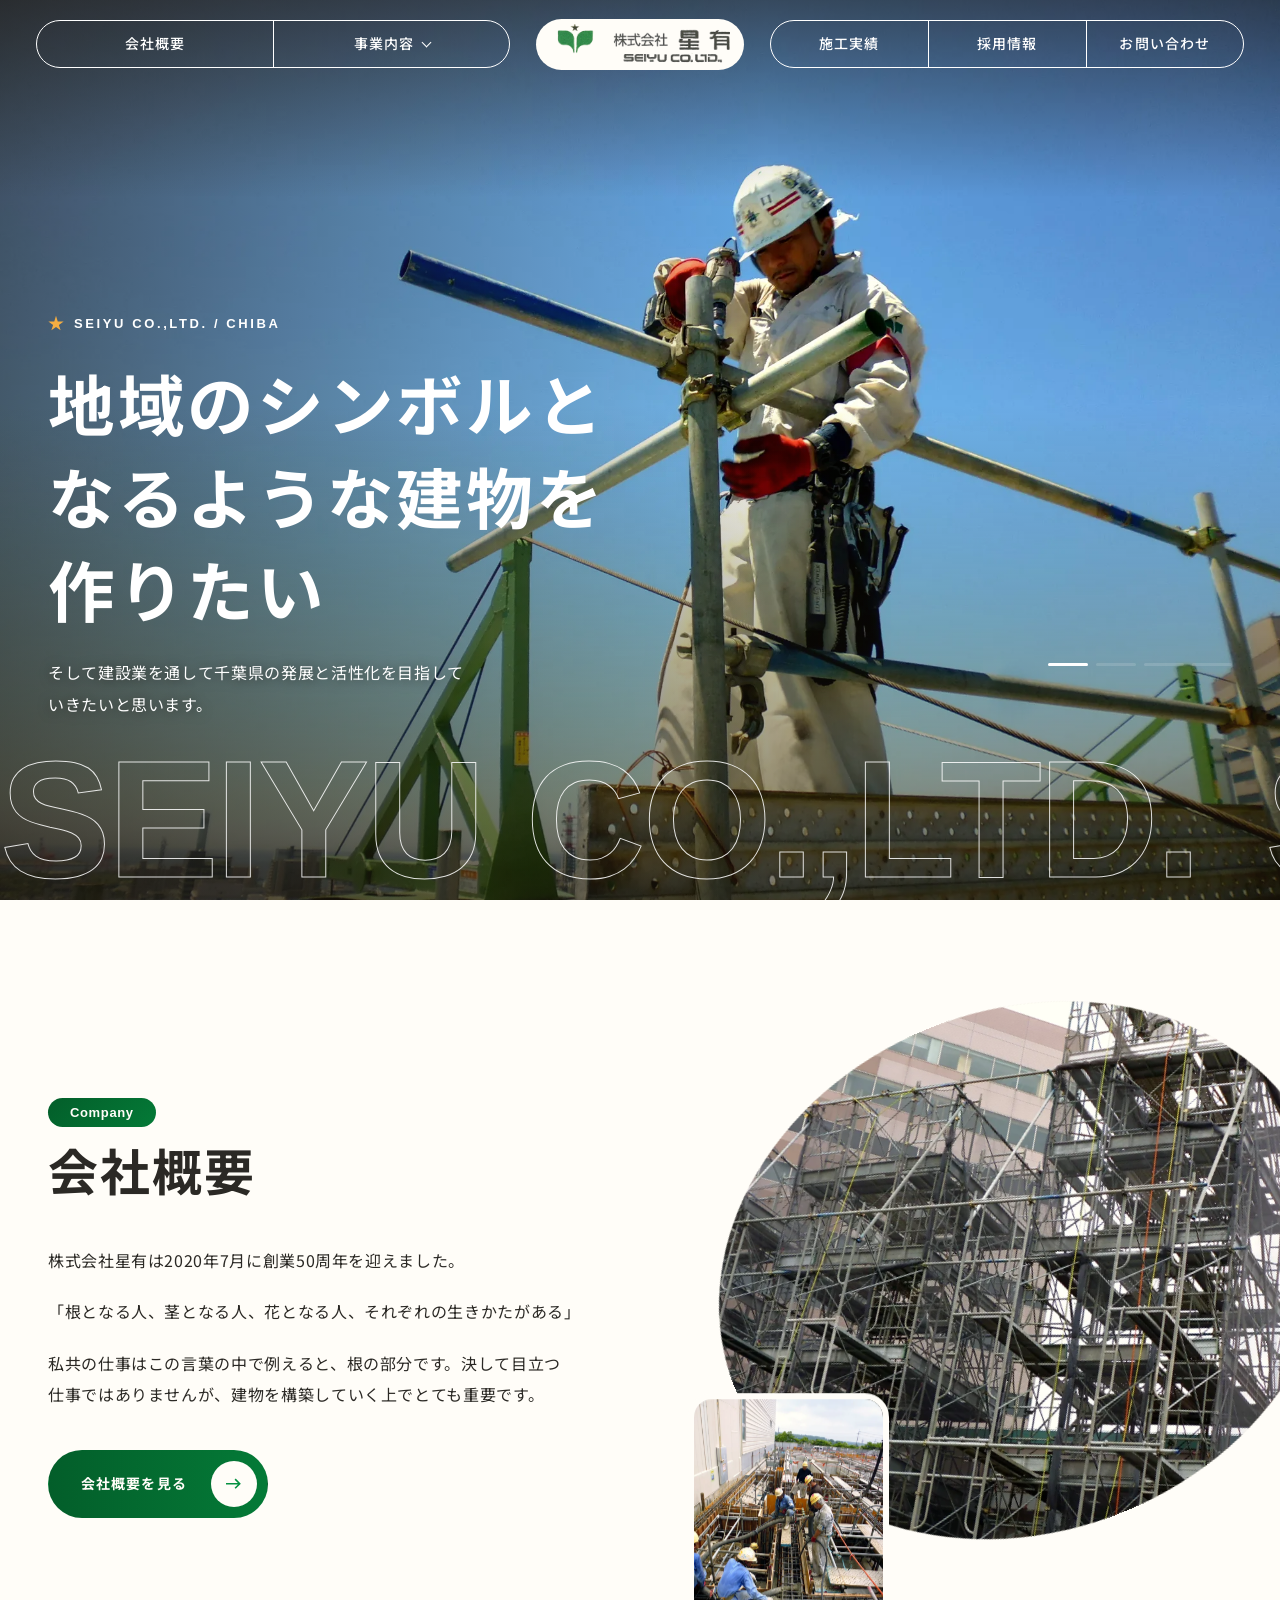
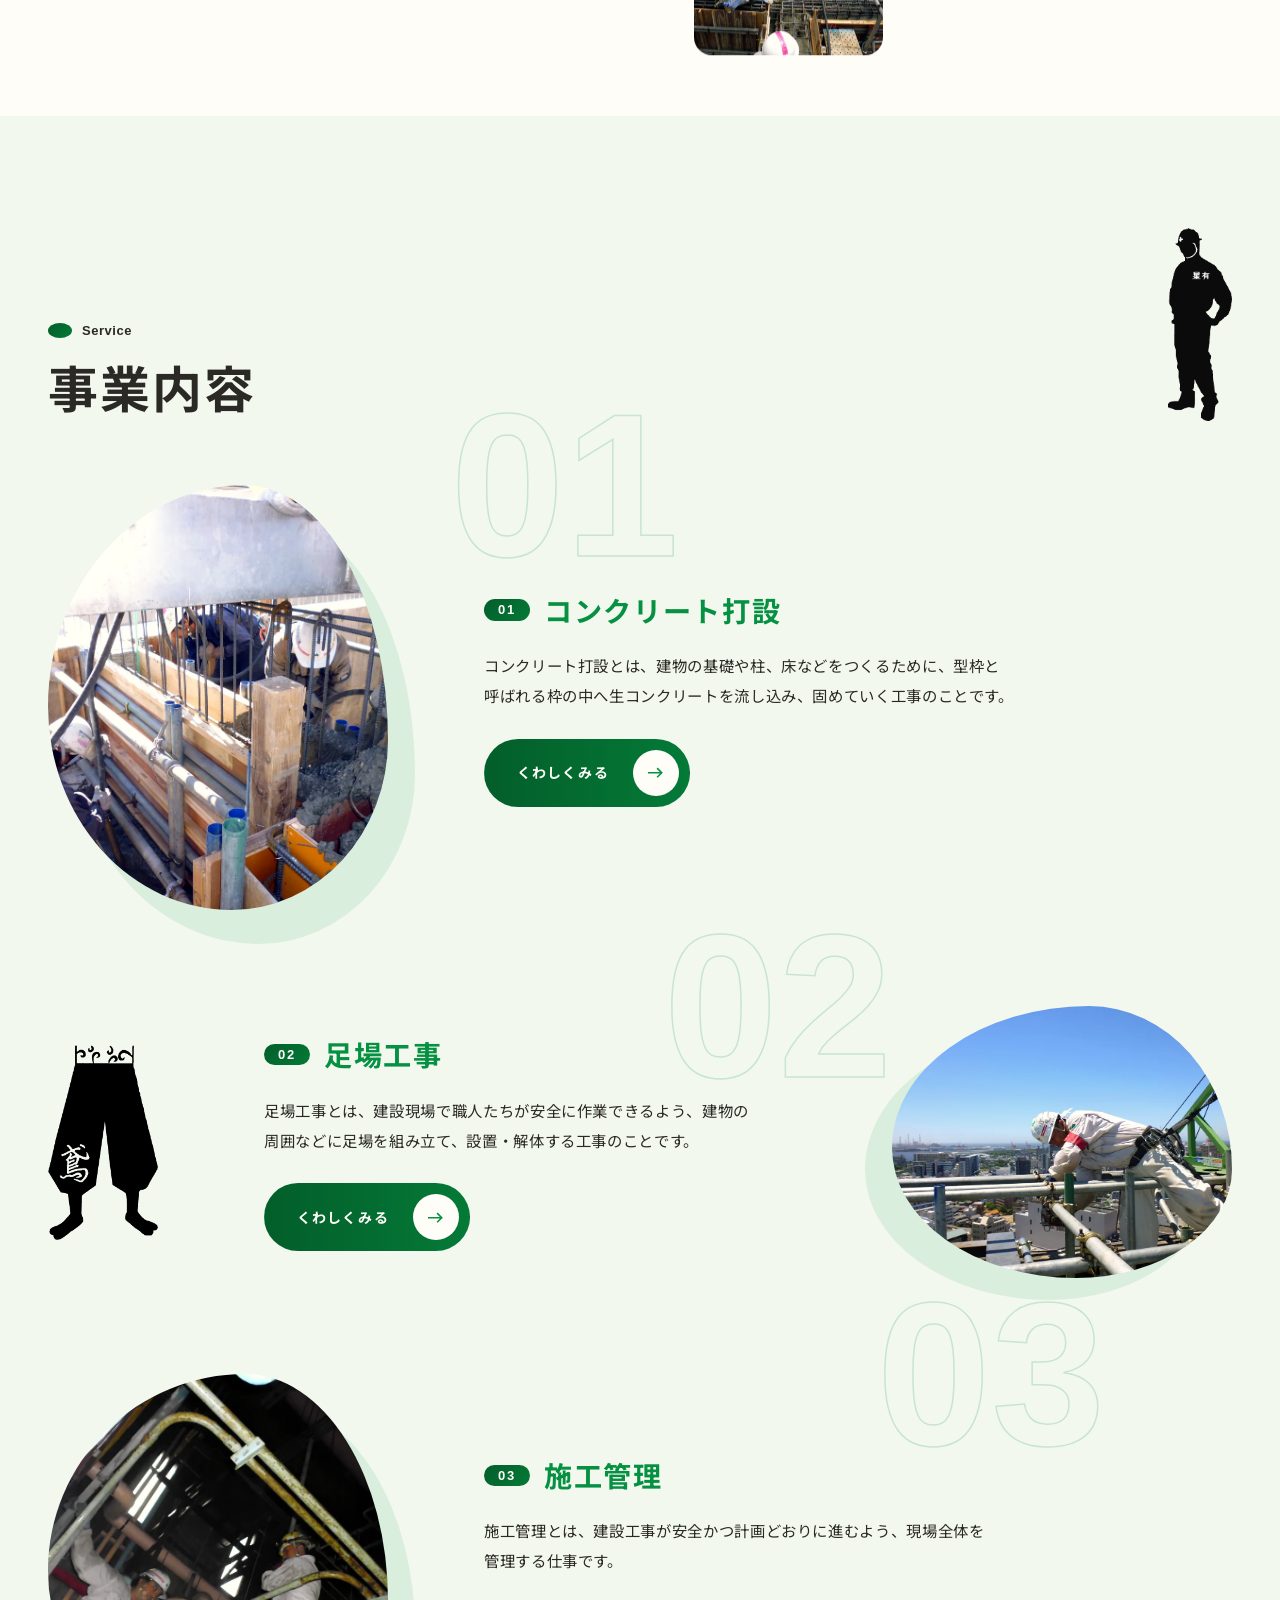
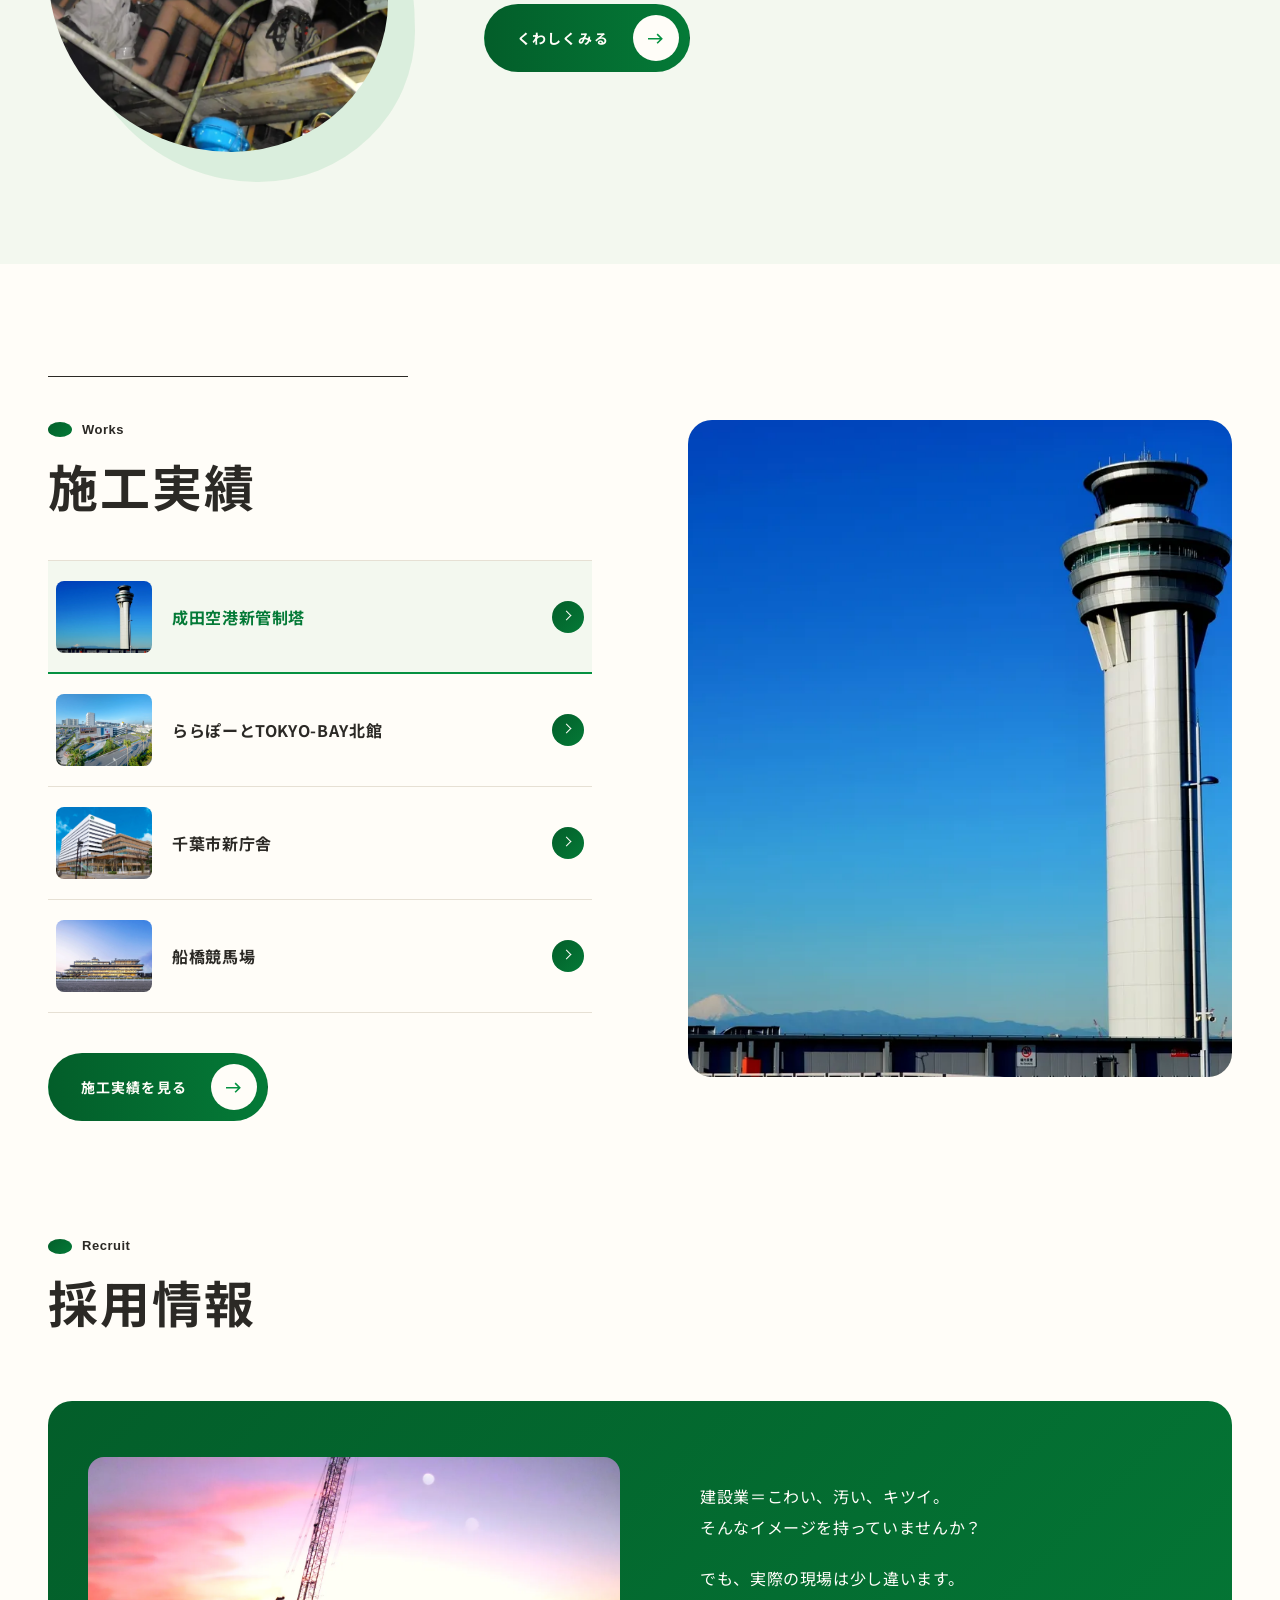
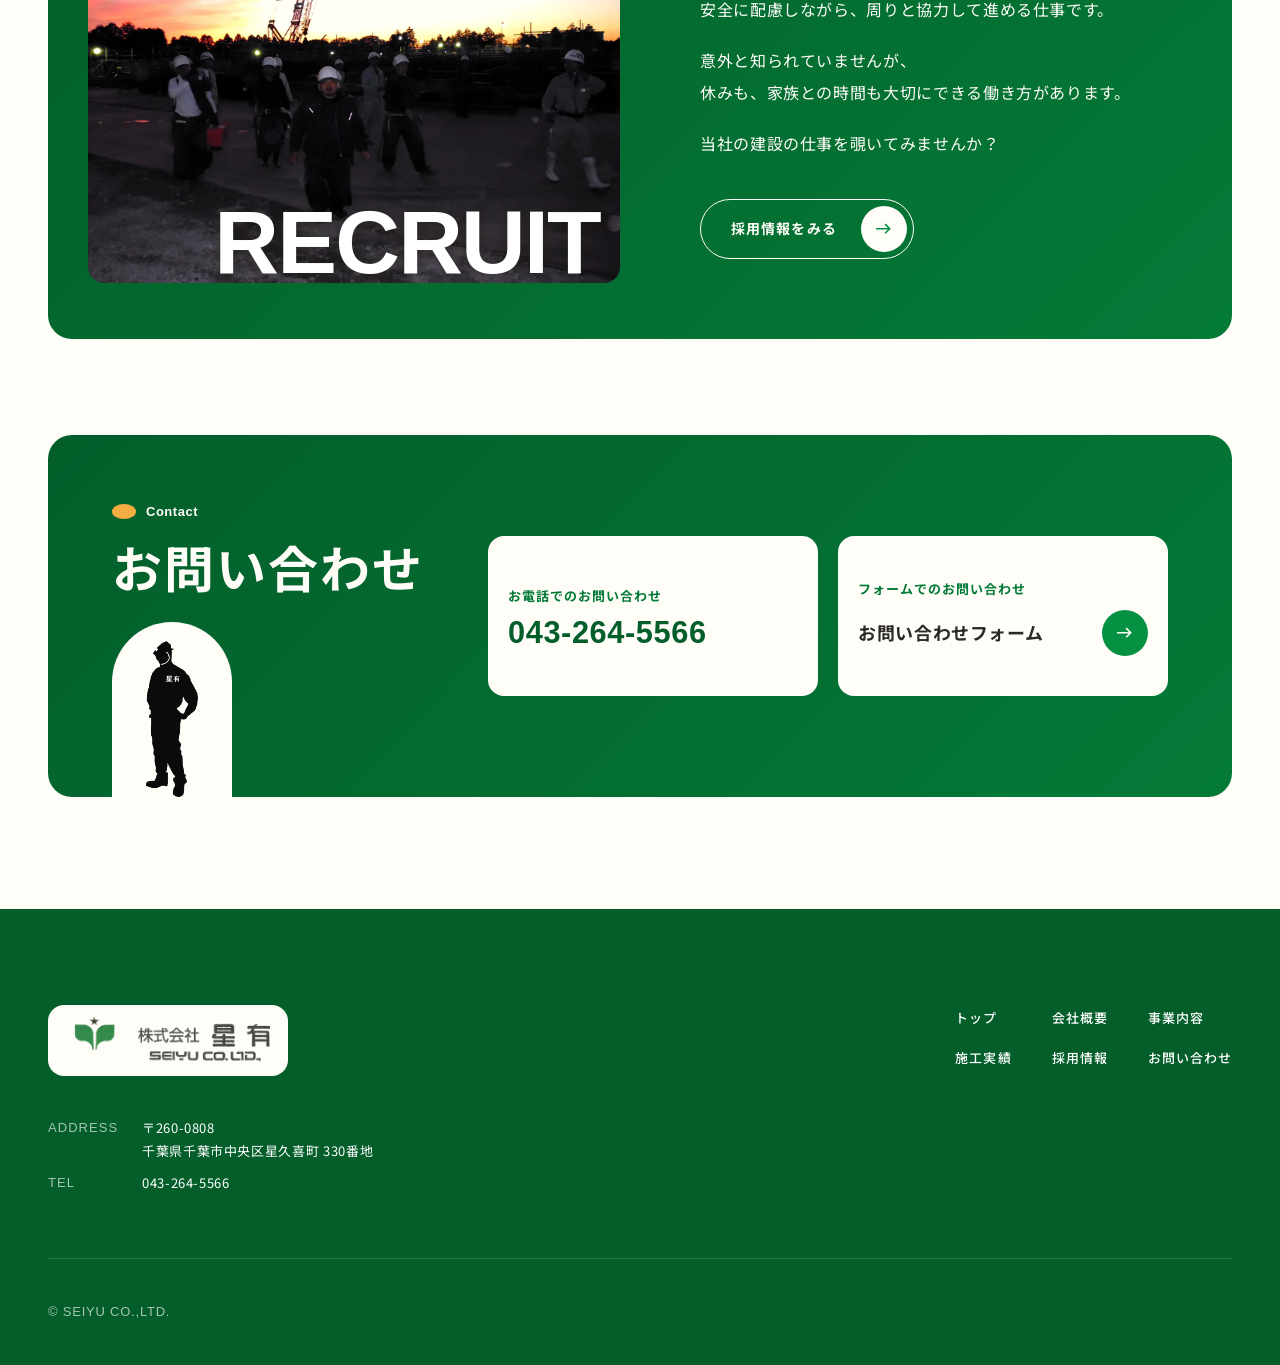
==== commit 1b9b45c2: "表示を更新（2026-11-13）" ====
--- a/index.html
+++ b/index.html
@@ -12,20 +12,20 @@
 <meta property="og:title" content="株式会社星有｜千葉県千葉市の土木建設業">
 <meta property="og:description" content="株式会社星有は、千葉県内を中心にコンクリート打設・足場工事・施工管理を手がける土木建設業の会社です。">
 <meta property="og:url" content="https://example-hp.pages.dev/">
-<meta property="og:image" content="https://example-hp.pages.dev/assets/ogp.jpg?v=20261112a">
+<meta property="og:image" content="https://example-hp.pages.dev/assets/ogp.jpg?v=20261112b">
 <meta property="og:image:width" content="1200">
 <meta property="og:image:height" content="630">
 <meta name="twitter:card" content="summary_large_image">
-<meta name="twitter:image" content="https://example-hp.pages.dev/assets/ogp.jpg?v=20261112a">
+<meta name="twitter:image" content="https://example-hp.pages.dev/assets/ogp.jpg?v=20261112b">
 <link rel="preconnect" href="https://fonts.googleapis.com">
 <link rel="preconnect" href="https://fonts.gstatic.com" crossorigin>
 <link href="https://fonts.googleapis.com/css2?family=Noto+Sans+JP:wght@400;500;700&display=swap" rel="stylesheet">
-<link rel="icon" href="assets/favicon.ico?v=20261112203325" sizes="any">
-<link rel="icon" href="assets/favicon-32.png?v=20261112203325" type="image/png" sizes="32x32">
-<link rel="apple-touch-icon" href="assets/apple-touch-icon.png?v=20261112203325">
-<link rel="stylesheet" href="tokens.css?v=20261112203325">
-<link rel="stylesheet" href="base.css?v=20261112203325">
-<link rel="stylesheet" href="style.css?v=20261112203325">
+<link rel="icon" href="assets/favicon.ico?v=20261113111701" sizes="any">
+<link rel="icon" href="assets/favicon-32.png?v=20261113111701" type="image/png" sizes="32x32">
+<link rel="apple-touch-icon" href="assets/apple-touch-icon.png?v=20261113111701">
+<link rel="stylesheet" href="tokens.css?v=20261113111701">
+<link rel="stylesheet" href="base.css?v=20261113111701">
+<link rel="stylesheet" href="style.css?v=20261113111701">
 </head>
 <body>
 
@@ -44,8 +44,8 @@
     </ul>
   </nav>
   <a class="logo" href="./" aria-label="株式会社星有 トップへ">
-    <img class="logo__w" src="assets/logo.png?v=20261112203325" alt="" width="909" height="208">
-    <img class="logo__c" src="assets/logo.png?v=20261112203325" alt="" width="909" height="208">
+    <img class="logo__w" src="assets/logo.png?v=20261113111701" alt="" width="909" height="208">
+    <img class="logo__c" src="assets/logo.png?v=20261113111701" alt="" width="909" height="208">
   </a>
   <nav class="nav nav--r" aria-label="メインメニュー（右）">
     <ul class="nav__list">
@@ -82,10 +82,10 @@
     <section class="fv">
     <div class="fv__frame">
       <div class="fv__photo">
-        <img class="is-on" src="assets/fv-1.webp?v=20261112203325" alt="足場の上で作業する職人" width="2000" height="1500">
-        <img src="assets/fv-2.webp?v=20261112203325" alt="" width="2000" height="1500">
-        <img src="assets/fv-3.webp?v=20261112203325" alt="" width="2000" height="1500">
-        <img src="assets/fv-4.webp?v=20261112203325" alt="" width="2000" height="1500">
+        <img class="is-on" src="assets/fv-1.webp?v=20261113111701" alt="足場の上で作業する職人" width="2000" height="1500">
+        <img src="assets/fv-2.webp?v=20261113111701" alt="" width="2000" height="1500">
+        <img src="assets/fv-3.webp?v=20261113111701" alt="" width="2000" height="1500">
+        <img src="assets/fv-4.webp?v=20261113111701" alt="" width="2000" height="1500">
       </div>
       <div class="fv__body" data-on-photo>
         <p class="fv__en" aria-hidden="true"><span class="fv__star"></span>SEIYU CO.,LTD. / CHIBA</p>
@@ -94,7 +94,6 @@
       </div>
       <div class="fv__ui" aria-hidden="true" data-on-photo>
         <ol class="fv__dots"><li class="is-on"><span></span></li><li><span></span></li><li><span></span></li><li><span></span></li></ol>
-        <p class="fv__scroll">SCROLL</p>
       </div>
       <div class="fv__flow" aria-hidden="true" data-on-photo><div class="fv__flow-in"><span>SEIYU CO.,LTD.</span><span>SEIYU CO.,LTD.</span><span>SEIYU CO.,LTD.</span><span>SEIYU CO.,LTD.</span></div></div>
     </div>
@@ -114,7 +113,7 @@
         </div>
         <a class="btn btn--fill rv" href="company/">会社概要を見る<span class="btn__arw"><svg viewBox="0 0 14 10" aria-hidden="true"><path d="M0 5h12M8 1l4 4-4 4" fill="none" stroke="currentColor" stroke-width="1.4"/></svg></span></a>
       </div>
-      <figure class="company__photo rv" data-bleed><span class="company__oval"><img src="assets/company.webp?v=20261112203325" alt="星有が組んだ足場" width="1300" height="1387" loading="lazy"></span><img class="company__sub" src="assets/company-2.webp?v=20261112203325" alt="鉄筋の上で作業する職人" width="700" height="933" loading="lazy"></figure>
+      <figure class="company__photo rv" data-bleed><span class="company__oval"><img src="assets/company.webp?v=20261113111701" alt="星有が組んだ足場" width="1300" height="1387" loading="lazy"></span><img class="company__sub" src="assets/company-2.webp?v=20261113111701" alt="鉄筋の上で作業する職人" width="700" height="933" loading="lazy"></figure>
     </div>
   </section>
 
@@ -125,11 +124,11 @@
           <p class="hd__en" aria-hidden="true">Service</p>
           <h2 class="hd__ja">事業内容</h2>
         </div>
-        <img class="service__il" src="assets/il-worker.png?v=20261112203325" alt="" width="91" height="275" loading="lazy">
+        <img class="service__il" src="assets/il-worker.png?v=20261113111701" alt="" width="91" height="275" loading="lazy">
       </div>
       <ul class="media">
         <li class="media__item rv">
-          <figure class="media__img"><img src="assets/sv-concrete.webp?v=20261112203325" alt="コンクリート打設の作業" width="900" height="675" loading="lazy"></figure>
+          <figure class="media__img"><img src="assets/sv-concrete.webp?v=20261113111701" alt="コンクリート打設の作業" width="900" height="675" loading="lazy"></figure>
           <div class="media__txt">
             <h3 class="media__ttl"><span class="media__no" aria-hidden="true">01</span>コンクリート打設</h3>
             <p>コンクリート打設とは、<wbr>建物の<wbr>基礎や<wbr>柱、<wbr>床などを<wbr>つくるために、<wbr>型枠と<wbr>呼ばれる<wbr>枠の<wbr>中へ<wbr>生コンクリートを<wbr>流し込み、<wbr>固めていく<wbr>工事の<wbr>ことです。</p>
@@ -137,16 +136,16 @@
           </div>
         </li>
         <li class="media__item rv">
-          <figure class="media__img"><img src="assets/sv-tobi.webp?v=20261112203325" alt="足場の上で作業する鳶職人" width="900" height="675" loading="lazy"></figure>
+          <figure class="media__img"><img src="assets/sv-tobi.webp?v=20261113111701" alt="足場の上で作業する鳶職人" width="900" height="675" loading="lazy"></figure>
           <div class="media__txt">
             <h3 class="media__ttl"><span class="media__no" aria-hidden="true">02</span>足場工事</h3>
             <p>足場工事とは、<wbr>建設現場で<wbr>職人たちが<wbr>安全に<wbr>作業できるよう、<wbr>建物の<wbr>周囲などに<wbr>足場を<wbr>組み立て、<wbr>設置・解体する<wbr>工事の<wbr>ことです。</p>
             <a class="btn btn--fill" href="service/scaffold/">くわしくみる<span class="btn__arw"><svg viewBox="0 0 14 10" aria-hidden="true"><path d="M0 5h12M8 1l4 4-4 4" fill="none" stroke="currentColor" stroke-width="1.4"/></svg></span></a>
           </div>
-          <img class="media__il" src="assets/il-tobi.png?v=20261112203325" alt="" width="193" height="341" loading="lazy">
+          <img class="media__il" src="assets/il-tobi.png?v=20261113111701" alt="" width="193" height="341" loading="lazy">
         </li>
         <li class="media__item rv">
-          <figure class="media__img"><img src="assets/sv-kanri.webp?v=20261112203325" alt="建築現場での作業" width="900" height="675" loading="lazy"></figure>
+          <figure class="media__img"><img src="assets/sv-kanri.webp?v=20261113111701" alt="建築現場での作業" width="900" height="675" loading="lazy"></figure>
           <div class="media__txt">
             <h3 class="media__ttl"><span class="media__no" aria-hidden="true">03</span>施工管理</h3>
             <p>施工管理とは、<wbr>建設工事が<wbr>安全かつ<wbr>計画どおりに<wbr>進むよう、<wbr>現場全体を<wbr>管理する<wbr>仕事です。</p>
@@ -165,18 +164,18 @@
           <h2 class="hd__ja">施工実績</h2>
         </div>
         <ul class="works__list rv" data-todo>
-          <li class="is-on"><a href="works/"><img src="assets/works-1.webp?v=20261112203325" alt="" width="1200" height="846" loading="lazy"><span class="works__name">成田空港新管制塔</span><span class="works__arw" aria-hidden="true"></span></a></li>
-          <li><a href="works/"><img src="assets/works-2.webp?v=20261112203325" alt="" width="1200" height="848" loading="lazy"><span class="works__name">ららぽーと<wbr><span class="nb">TOKYO-BAY北館</span></span><span class="works__arw" aria-hidden="true"></span></a></li>
-          <li><a href="works/"><img src="assets/works-3.webp?v=20261112203325" alt="" width="1057" height="710" loading="lazy"><span class="works__name">千葉市新庁舎</span><span class="works__arw" aria-hidden="true"></span></a></li>
-          <li><a href="works/"><img src="assets/works-4.webp?v=20261112203325" alt="" width="1200" height="800" loading="lazy"><span class="works__name">船橋競馬場</span><span class="works__arw" aria-hidden="true"></span></a></li>
+          <li class="is-on"><a href="works/"><img src="assets/works-1.webp?v=20261113111701" alt="" width="1200" height="846" loading="lazy"><span class="works__name">成田空港新管制塔</span><span class="works__arw" aria-hidden="true"></span></a></li>
+          <li><a href="works/"><img src="assets/works-2.webp?v=20261113111701" alt="" width="1200" height="848" loading="lazy"><span class="works__name">ららぽーと<wbr><span class="nb">TOKYO-BAY北館</span></span><span class="works__arw" aria-hidden="true"></span></a></li>
+          <li><a href="works/"><img src="assets/works-3.webp?v=20261113111701" alt="" width="1057" height="710" loading="lazy"><span class="works__name">千葉市新庁舎</span><span class="works__arw" aria-hidden="true"></span></a></li>
+          <li><a href="works/"><img src="assets/works-4.webp?v=20261113111701" alt="" width="1200" height="800" loading="lazy"><span class="works__name">船橋競馬場</span><span class="works__arw" aria-hidden="true"></span></a></li>
         </ul>
         <a class="btn btn--fill rv" href="works/">施工実績を見る<span class="btn__arw"><svg viewBox="0 0 14 10" aria-hidden="true"><path d="M0 5h12M8 1l4 4-4 4" fill="none" stroke="currentColor" stroke-width="1.4"/></svg></span></a>
       </div>
       <figure class="works__photo rv">
-        <img class="is-on" src="assets/works-1.webp?v=20261112203325" alt="成田空港新管制塔" width="1200" height="846" loading="lazy">
-        <img src="assets/works-2.webp?v=20261112203325" alt="ららぽーとTOKYO-BAY北館" width="1200" height="848" loading="lazy">
-        <img src="assets/works-3.webp?v=20261112203325" alt="千葉市新庁舎" width="1057" height="710" loading="lazy">
-        <img src="assets/works-4.webp?v=20261112203325" alt="船橋競馬場" width="1200" height="800" loading="lazy">
+        <img class="is-on" src="assets/works-1.webp?v=20261113111701" alt="成田空港新管制塔" width="1200" height="846" loading="lazy">
+        <img src="assets/works-2.webp?v=20261113111701" alt="ららぽーとTOKYO-BAY北館" width="1200" height="848" loading="lazy">
+        <img src="assets/works-3.webp?v=20261113111701" alt="千葉市新庁舎" width="1057" height="710" loading="lazy">
+        <img src="assets/works-4.webp?v=20261113111701" alt="船橋競馬場" width="1200" height="800" loading="lazy">
       </figure>
     </div>
   </section>
@@ -188,7 +187,7 @@
         <h2 class="hd__ja">採用情報</h2>
       </div>
       <div class="duo__card rv">
-        <div class="duo__photo"><img src="assets/recruit.webp?v=20261112203325" alt="現場に並ぶ星有の社員" width="1600" height="1200" loading="lazy" data-todo><p class="duo__big" aria-hidden="true" data-on-photo>RECRUIT</p></div>
+        <div class="duo__photo"><img src="assets/recruit.webp?v=20261113111701" alt="現場に並ぶ星有の社員" width="1600" height="1200" loading="lazy" data-todo><p class="duo__big" aria-hidden="true" data-on-photo>RECRUIT</p></div>
         <div class="duo__in">
           <div class="txt">
             <p>建設業＝こわい、<wbr>汚い、<wbr>キツイ。<br><span class="nb">そんなイメージを</span><wbr><span class="nb">持っていませんか？</span></p>
@@ -209,7 +208,7 @@
         <a class="duo__way" href="tel:0432645566"><span class="duo__way-label">お電話でのお問い合わせ</span><span class="duo__tel-num nb">043-264-5566</span></a>
         <a class="duo__way" href="contact/"><span class="duo__way-label">フォームでのお問い合わせ</span><span class="duo__way-go"><span class="nb">お問い合わせフォーム</span><span class="btn__arw"><svg viewBox="0 0 14 10" aria-hidden="true"><path d="M0 5h12M8 1l4 4-4 4" fill="none" stroke="currentColor" stroke-width="1.4"/></svg></span></span></a>
       </div>
-      <img class="duo__il" src="assets/il-worker.png?v=20261112203325" alt="" width="91" height="275" loading="lazy">
+      <img class="duo__il" src="assets/il-worker.png?v=20261113111701" alt="" width="91" height="275" loading="lazy">
     </section>
   </div>
   
@@ -218,7 +217,7 @@
 <footer class="footer">
   <div class="wrap footer__top">
     <div class="footer__co">
-      <a class="footer__logo" href="./" aria-label="株式会社星有 トップへ"><img src="assets/logo.png?v=20261112203325" alt="" width="909" height="208" loading="lazy"></a>
+      <a class="footer__logo" href="./" aria-label="株式会社星有 トップへ"><img src="assets/logo.png?v=20261113111701" alt="" width="909" height="208" loading="lazy"></a>
       <dl class="footer__info">
         <dt>ADDRESS</dt><dd><span class="nb">〒260-0808</span><br>千葉県千葉市中央区<wbr>星久喜町 330番地</dd>
         <dt>TEL</dt><dd><a class="nb" href="tel:0432645566">043-264-5566</a></dd>
@@ -236,6 +235,6 @@
   <p class="wrap footer__copy">© SEIYU CO.,LTD.</p>
 </footer>
 
-<script src="site.js?v=20261112203325"></script>
+<script src="site.js?v=20261113111701"></script>
 </body>
 </html>
--- a/style.css
+++ b/style.css
@@ -42,9 +42,10 @@
 .drawer__sub { display: flex; flex-wrap: wrap; gap: 4px 16px; margin-top: var(--sp-1); font-size: var(--fs-small); }
 .drawer__sub a::before { content: "– "; }
 
-.fv { padding: var(--frame); height: 100svh; min-height: 600px; }
-.fv__frame { position: relative; height: 100%; overflow: hidden; border-radius: var(--radius); color: var(--c-on-photo); background: var(--c-sub-ink); animation: fv-open 1.4s var(--ease) both; }
-@keyframes fv-open { from { clip-path: inset(12% 18% round var(--radius)); } to { clip-path: inset(0 round var(--radius)); } }
+.fv { height: 100svh; min-height: 600px; }
+.fv__frame { position: relative; height: 100%; overflow: hidden; color: var(--c-on-photo); background: var(--c-sub-ink); animation: fv-open 1.4s var(--ease) both; }
+
+@keyframes fv-open { from { clip-path: inset(12% 18% round var(--radius)); } to { clip-path: inset(0 round 0); } }
 .fv__photo { position: absolute; inset: 0; }
 .fv__photo img { position: absolute; inset: 0; width: 100%; height: 100%; object-fit: cover; object-position: 70% center; opacity: 0; transform: scale(1.12); transition: opacity 1.6s ease, transform 7s linear; }
 .fv__photo img.is-on { opacity: 1; transform: scale(1); }
@@ -62,15 +63,12 @@
 @keyframes fv-rise { to { transform: none; } }
 .fv__lead { max-width: 30em; font-size: var(--fs-body); line-height: 2; text-shadow: 0 1px 12px var(--c-shade); opacity: 0; animation: fv-fade 0.8s var(--ease) 1.8s both; }
 @keyframes fv-fade { from { opacity: 0; transform: translateY(12px); } to { opacity: 1; transform: none; } }
-.fv__ui { position: absolute; right: var(--gutter); bottom: clamp(120px, 20vh, 220px); z-index: 2; display: grid; justify-items: end; gap: var(--sp-b); }
+.fv__ui { position: absolute; right: var(--gutter); bottom: clamp(160px, 26vh, 260px); z-index: 2; display: grid; justify-items: end; gap: var(--sp-b); }
 .fv__dots { display: flex; gap: 8px; }
 .fv__dots li { width: 40px; height: 3px; overflow: hidden; border-radius: 2px; background: var(--c-dark-ghost); }
 .fv__dots span { display: block; height: 100%; width: 100%; background: var(--c-on-photo); transform: scaleX(0); transform-origin: left; }
 .fv__dots li.is-on span { animation: fv-bar 4.5s linear both; }
 @keyframes fv-bar { to { transform: scaleX(1); } }
-.fv__scroll { position: relative; padding-bottom: 56px; writing-mode: vertical-rl; font-family: var(--ff-en); font-size: var(--fs-small); letter-spacing: 0.3em; }
-.fv__scroll::after { content: ""; position: absolute; left: 50%; bottom: 0; width: 1px; height: 48px; background: var(--c-on-photo); transform-origin: top; animation: fv-line 2s var(--ease) infinite; }
-@keyframes fv-line { 0% { transform: scaleY(0); } 50% { transform: scaleY(1); transform-origin: top; } 51% { transform-origin: bottom; } 100% { transform: scaleY(0); transform-origin: bottom; } }
 .fv__flow { position: absolute; left: 0; right: 0; bottom: -0.12em; z-index: 1; overflow: hidden; pointer-events: none; }
 .fv__flow-in { display: flex; width: max-content; animation: flow 36s linear infinite; }
 .fv__flow-in span { padding-right: 0.4em; font-family: var(--ff-en); font-weight: 700; font-size: clamp(72px, 13vw, 220px); line-height: 1; letter-spacing: -0.02em; white-space: nowrap; color: transparent; -webkit-text-stroke: 1px var(--c-on-photo); opacity: 0.85; }
@@ -143,6 +141,11 @@
   .media__item:nth-child(even) .media__img::before { inset: 8% 8% -8% -8%; }
   .media__img { width: 100%; }
   .media__il { display: block; width: 110px; }
+  
+  .media__item::after { top: 0; right: auto; transform: translateY(-50%); }
+  .media__item:nth-child(1)::after { left: 34%; }
+  .media__item:nth-child(2)::after { left: 52%; transform: translateY(-50%); }
+  .media__item:nth-child(3)::after { left: 70%; }
 }
 
 .works__in { display: grid; gap: var(--sp-g); }
@@ -197,3 +200,159 @@
 .footer__logo { padding: 12px 18px; border-radius: 16px; background: var(--c-base); }
 
 .contact__in { display: grid; gap: var(--sp-g); max-width: 760px; }
+
+@media (max-width: 599px) {
+  .fv__body::before { content: ""; position: absolute; inset: -40px -24px -32px; z-index: -1; background: linear-gradient(180deg, var(--c-shade-0), var(--c-shade) 30%, var(--c-shade) 75%, var(--c-shade-0)); }
+}
+.field__label .field__req { background: var(--c-sub-deep); }
+
+.sub-hero { position: relative; overflow: hidden; border-radius: 0 0 var(--radius) var(--radius); background: var(--c-pale); text-align: center; }
+.sub-hero::before, .sub-hero::after { content: ""; position: absolute; border-radius: 58% 42% 46% 54% / 52% 60% 40% 48%; animation: blob 12s ease-in-out infinite; pointer-events: none; }
+.sub-hero::before { right: -12vw; top: -14vw; width: 38vw; aspect-ratio: 1; background: var(--c-ph-2); opacity: 0.7; }
+.sub-hero::after { left: -10vw; bottom: -18vw; width: 32vw; aspect-ratio: 1; background: var(--c-sub-ghost-2); animation-direction: reverse; }
+.sub-hero__head { position: relative; z-index: 1; justify-items: center; }
+.sub-hero .ttl { justify-items: center; }
+.sub-hero .ttl__en { justify-content: center; font-family: var(--ff-en); font-weight: 700; font-size: clamp(44px, 9vw, 140px); letter-spacing: -0.02em; color: var(--c-sub); }
+.sub-hero .ttl__ja { font-size: clamp(16px, 1.6vw, 20px); font-weight: 700; letter-spacing: 0.12em; }
+.sub-hero .ttl__ja::before { width: 16px; height: 16px; background: var(--c-accent); clip-path: polygon(50% 0, 61% 35%, 98% 35%, 68% 57%, 79% 91%, 50% 70%, 21% 91%, 32% 57%, 2% 35%, 39% 35%); animation: fv-spin 6s linear infinite; }
+.sub-hero__lead { font-size: clamp(16px, 1.5vw, 20px); font-weight: 700; letter-spacing: 0.1em; color: var(--c-sub-deep); }
+.sub-hero .crumb { justify-content: center; }
+
+.split { overflow-x: clip; }
+.split--rev { background: var(--c-pale); }
+.split__in { display: grid; gap: var(--sp-g); align-items: center; }
+.split__txt { display: grid; gap: var(--sp-b); justify-items: start; }
+.split__txt .txt { max-width: 36em; }
+.split .hd__ja { font-size: clamp(26px, 3vw, 44px); }
+.split__photo { position: relative; justify-self: center; width: min(100%, 560px); aspect-ratio: 1 / 0.92; }
+.split__photo::before { content: ""; position: absolute; inset: 2% 4% 0 0; border: 1.5px dashed var(--c-sub); border-radius: 50%; opacity: 0.35; animation: fv-spin 60s linear infinite; }
+.oval { position: absolute; inset: 9% -1% 9% 3%; overflow: hidden; border-radius: 50%; background: var(--c-ph-1); transform: rotate(-24deg) scale(0.72); opacity: 0; transition: transform 1.4s var(--ease), opacity 0.9s ease; }
+.split__photo.is-on .oval { transform: rotate(-24deg); opacity: 1; }
+.oval img { position: absolute; left: -14%; top: -14%; width: 128%; height: 128%; max-width: none; object-fit: cover; transform: rotate(24deg); }
+.split__il { position: absolute; right: -2%; bottom: -12%; width: clamp(60px, 7vw, 96px); animation: sway 4s ease-in-out infinite; transform-origin: 50% 100%; }
+@keyframes sway { 0%, 100% { transform: rotate(-3deg); } 50% { transform: rotate(3deg); } }
+@media (min-width: 960px) {
+  .split__in { grid-template-columns: 1fr 1fr; column-gap: var(--sp-s); }
+  .split--rev .split__photo { order: -1; }
+  .split--rev .oval { transform: rotate(24deg) scale(0.72); }
+  .split--rev .split__photo.is-on .oval { transform: rotate(24deg); }
+  .split--rev .oval img { transform: rotate(-24deg); }
+}
+
+.points__list { display: grid; gap: var(--sp-p); margin-top: var(--sp-g); }
+.points__item { display: grid; gap: var(--sp-p); align-content: start; justify-items: start; padding: var(--sp-b) var(--sp-p); border-radius: var(--radius); background: var(--c-pale); }
+.points__icon { display: grid; place-items: center; width: 80px; aspect-ratio: 1; border-radius: 50%; background: var(--c-base); color: var(--c-sub); }
+.points__icon svg { width: 42px; fill: none; stroke: currentColor; stroke-width: 2; stroke-linecap: round; stroke-linejoin: round; }
+.points__icon svg > * { stroke-dasharray: 160; stroke-dashoffset: 160; transition: stroke-dashoffset 1.8s var(--ease) 0.3s; }
+.points__item.is-on .points__icon svg > * { stroke-dashoffset: 0; }
+.points__ttl { display: flex; flex-wrap: wrap; align-items: center; gap: 10px 14px; font-size: clamp(19px, 1.7vw, 23px); font-weight: 700; line-height: 1.5; color: var(--c-sub); }
+.points__no { padding: 1px 14px; border-radius: 999px; background: linear-gradient(135deg, var(--c-grad-a), var(--c-grad-b)); color: var(--c-base); font-family: var(--ff-en); font-size: var(--fs-small); }
+@media (min-width: 960px) { .points__list { grid-template-columns: repeat(3, minmax(0, 1fr)); gap: var(--sp-b); } .points__item { padding: var(--sp-b); } }
+
+.steps { width: calc(100% - var(--frame) * 2); margin-inline: auto; border-radius: var(--radius); background: linear-gradient(135deg, var(--c-grad-a), var(--c-grad-b)); color: var(--c-base); }
+.steps .hd__en::before { background: var(--c-accent); }
+.steps + .duo { padding-top: var(--sec-y); }
+.steps__list { display: grid; gap: var(--sp-p); margin-top: var(--sp-g); color: var(--c-ink); }
+.steps__item { position: relative; display: grid; grid-template-columns: 64px minmax(0, 1fr); gap: 10px; }
+.steps__no { display: grid; place-items: center; border-radius: 16px; background: var(--c-base); font-family: var(--ff-en); font-weight: 700; font-size: 26px; color: var(--c-sub); }
+.steps__body { display: grid; gap: 4px; padding: var(--sp-p); border-radius: 16px; background: var(--c-base); }
+.steps__ttl { font-size: clamp(17px, 1.4vw, 20px); font-weight: 700; line-height: 1.5; }
+.steps__list--flow { gap: var(--sp-b); width: min(100%, 960px); }
+.steps__list--flow .steps__item:not(:last-child)::after { content: ""; position: absolute; left: 25px; bottom: -22px; width: 14px; height: 10px; background: var(--c-base); clip-path: polygon(0 0, 100% 0, 50% 100%); }
+@media (min-width: 960px) {
+  .steps__item { grid-template-columns: 96px minmax(0, 1fr); gap: 14px; }
+  .steps__no { font-size: 34px; }
+  .steps__body { padding: var(--sp-p) var(--sp-b); }
+  .steps__list--flow .steps__item:not(:last-child)::after { left: 41px; }
+  .steps__list--grid { grid-template-columns: repeat(2, minmax(0, 1fr)); }
+}
+
+.band { position: relative; display: block; overflow: hidden; aspect-ratio: 4 / 3; border-radius: var(--radius); color: var(--c-on-photo); }
+.band__photo { position: absolute; inset: 0; background: var(--c-ph-1); }
+.band__photo img { width: 100%; height: 100%; object-fit: cover; transition: transform 1.2s var(--ease); }
+.band__photo::after { content: ""; position: absolute; inset: 0; background: linear-gradient(90deg, var(--c-shade), var(--c-shade-0) 80%), linear-gradient(0deg, var(--c-shade), var(--c-shade-0) 60%); }
+.band__txt { position: absolute; left: var(--sp-b); bottom: var(--sp-b); z-index: 1; display: grid; gap: var(--sp-1); justify-items: start; }
+.band__en { font-family: var(--ff-en); font-weight: 700; font-size: clamp(48px, 8vw, 120px); line-height: 0.9; letter-spacing: -0.02em; }
+.band__ja { font-weight: 700; letter-spacing: 0.12em; }
+.band__go { display: inline-flex; align-items: center; gap: 14px; margin-top: var(--sp-1); font-weight: 700; }
+.band__go .btn__arw { background: var(--c-base); color: var(--c-sub); }
+@media (hover: hover) { .band:hover .band__photo img { transform: scale(1.05); } .band:hover .btn__arw { transform: translateX(4px); } }
+@media (min-width: 960px) { .band { aspect-ratio: 16 / 6; } }
+
+.msg__box { position: relative; display: grid; gap: var(--sp-g); overflow: hidden; padding: var(--sp-g) var(--sp-p); border-radius: var(--radius); background: linear-gradient(135deg, var(--c-grad-a), var(--c-grad-b)); color: var(--c-base); }
+.msg__box::after { content: "MESSAGE"; position: absolute; right: -0.04em; bottom: -0.14em; font-family: var(--ff-en); font-weight: 700; font-size: clamp(72px, 12vw, 200px); line-height: 1; white-space: nowrap; color: transparent; -webkit-text-stroke: 1px var(--c-base); opacity: 0.18; pointer-events: none; }
+.msg__txt { position: relative; z-index: 1; display: grid; gap: var(--sp-b); }
+.msg .hd__tag { background: var(--c-base); color: var(--c-sub-deep); }
+.msg__quote { padding-left: var(--sp-p); border-left: 3px solid var(--c-accent); font-size: clamp(18px, 1.8vw, 24px); font-weight: 700; line-height: 1.7; }
+.msg__sign { justify-self: end; display: flex; align-items: baseline; gap: var(--sp-p); font-size: var(--fs-label); }
+.msg__name { font-size: clamp(22px, 2vw, 28px); font-weight: 700; letter-spacing: 0.2em; }
+.msg__oval { position: relative; z-index: 1; justify-self: center; display: grid; place-items: end center; width: 240px; aspect-ratio: 3 / 4; overflow: hidden; border: 6px solid var(--c-accent); border-radius: 50%; background: var(--c-base); }
+.msg__oval img { width: 200px; mix-blend-mode: multiply; }
+@media (min-width: 960px) {
+  .msg__box { grid-template-columns: minmax(0, 1fr) 280px; align-items: center; column-gap: var(--sp-s); padding: var(--sp-s); }
+  .msg__oval { width: 280px; align-self: start; position: sticky; top: calc(var(--header-h) + var(--sp-b)); }
+}
+
+.msg { padding-bottom: 0; }
+.outline__in { display: grid; gap: var(--sp-g); }
+.dots li::before { content: "・"; }
+.note { margin-top: var(--sp-1); font-size: var(--fs-small); color: var(--c-ink-soft); }
+.map { overflow: hidden; aspect-ratio: 4 / 3; border-radius: var(--radius); background: var(--c-ph-1); }
+.map iframe { display: block; width: 100%; height: 100%; border: 0; }
+@media (min-width: 960px) {
+  .outline__in { grid-template-columns: minmax(0, 1fr) minmax(0, 1fr); grid-template-areas: "hd hd" "info map"; column-gap: var(--sp-s); align-items: start; }
+  .outline__in > .hd { grid-area: hd; }
+  .outline__in > .info { grid-area: info; }
+  .outline__in > .map { grid-area: map; aspect-ratio: auto; height: 100%; min-height: 420px; }
+}
+
+.cards { display: grid; gap: var(--sp-b); }
+.cards__link { display: grid; grid-template-rows: auto 1fr; gap: var(--sp-p); height: 100%; padding: var(--sp-p); border-radius: var(--radius); background: var(--c-pale); transition: transform 0.5s var(--ease), box-shadow 0.5s var(--ease); }
+.cards__img { overflow: hidden; aspect-ratio: 4 / 3; border-radius: calc(var(--radius) - 8px); background: var(--c-ph-1); }
+.cards__img img { width: 100%; height: 100%; object-fit: cover; transition: transform 1s var(--ease); }
+.cards__txt { display: grid; gap: var(--sp-p); align-content: start; justify-items: start; padding: 0 var(--sp-1) var(--sp-1); }
+.cards__no { font-family: var(--ff-en); font-weight: 700; font-size: 56px; line-height: 1; color: transparent; -webkit-text-stroke: 1.5px var(--c-sub); }
+.cards__ttl { font-size: clamp(22px, 2vw, 28px); font-weight: 700; line-height: 1.4; letter-spacing: 0.06em; color: var(--c-sub); }
+.cards__more { display: inline-flex; align-items: center; gap: 14px; margin-top: var(--sp-1); font-size: var(--fs-label); font-weight: 700; color: var(--c-sub-deep); }
+.cards__more .btn__arw { background: linear-gradient(135deg, var(--c-grad-a), var(--c-grad-b)); }
+@media (hover: hover) { .cards__link:hover { transform: translateY(-6px); box-shadow: 0 16px 36px var(--c-sub-ghost-2); } .cards__link:hover .cards__img img { transform: scale(1.06); } .cards__link:hover .btn__arw { transform: translateX(4px); } }
+@media (min-width: 960px) { .cards { grid-template-columns: repeat(3, minmax(0, 1fr)); } }
+
+.gallery { display: grid; grid-template-columns: repeat(2, minmax(0, 1fr)); gap: var(--sp-b) var(--sp-p); }
+.gallery__btn { display: block; width: 100%; aspect-ratio: 4 / 3; padding: 0; overflow: hidden; border: 0; border-radius: 16px; background: var(--c-ph-1); cursor: zoom-in; }
+.gallery__btn img { width: 100%; height: 100%; object-fit: cover; transition: transform 0.8s var(--ease); }
+@media (hover: hover) { .gallery__btn:hover img { transform: scale(1.06); } }
+.gallery__name { margin-top: var(--sp-1); font-size: var(--fs-label); font-weight: 700; line-height: 1.6; }
+.lightbox { width: min(92vw, 1200px); max-width: none; padding: 0; overflow: visible; border: 0; background: transparent; }
+.lightbox::backdrop { background: var(--c-shade); }
+.lightbox img { display: block; width: 100%; height: auto; max-height: 84vh; object-fit: contain; border-radius: 16px; }
+.lightbox__close { position: absolute; top: -52px; right: 0; width: 44px; height: 44px; border: 0; border-radius: 50%; background: var(--c-base); cursor: pointer; }
+.lightbox__close::before, .lightbox__close::after { content: ""; position: absolute; left: 12px; top: 21px; width: 20px; height: 2px; background: var(--c-ink); }
+.lightbox__close::before { transform: rotate(45deg); }
+.lightbox__close::after { transform: rotate(-45deg); }
+@media (min-width: 960px) { .gallery { grid-template-columns: repeat(3, minmax(0, 1fr)); gap: var(--sp-g) var(--sp-b); } }
+
+.passion__in { display: grid; gap: var(--sp-g); }
+.passion__txt { display: grid; gap: var(--sp-g); }
+.passion__lead { font-size: clamp(26px, 3.4vw, 46px); font-weight: 700; line-height: 1.6; letter-spacing: 0.04em; color: var(--c-sub); }
+.passion__body { font-size: clamp(15px, 1.25vw, 18px); font-weight: 500; line-height: 2.1; }
+.passion__ils { display: flex; align-items: flex-end; justify-content: center; gap: var(--sp-b); }
+.passion__il { animation: sway 4s ease-in-out infinite; transform-origin: 50% 100%; }
+.passion__il--tobi { width: clamp(96px, 11vw, 160px); }
+.passion__il--worker { width: clamp(50px, 5.5vw, 76px); animation-delay: -2s; }
+@media (min-width: 960px) { .passion__in { grid-template-columns: minmax(0, 1fr) auto; align-items: end; column-gap: var(--sp-s); } }
+.entry { padding-top: 0; }
+.entry__in { display: grid; gap: var(--sp-p); }
+.entry__card { display: grid; gap: var(--sp-p); align-content: center; justify-items: start; padding: var(--sp-g) var(--sp-b); border-radius: var(--radius); }
+.entry__card--lp { background: linear-gradient(135deg, var(--c-grad-a), var(--c-grad-b)); color: var(--c-base); }
+.entry__card--more { background: var(--c-pale); }
+.entry__en { font-family: var(--ff-en); font-size: var(--fs-small); font-weight: 700; letter-spacing: 0.2em; color: var(--c-sub); }
+.entry__card--lp .entry__en { color: var(--c-accent); }
+.entry__ttl { margin-bottom: var(--sp-1); font-size: clamp(18px, 1.8vw, 24px); font-weight: 700; line-height: 1.7; }
+@media (min-width: 960px) { .entry__in { grid-template-columns: repeat(2, minmax(0, 1fr)); gap: var(--sp-b); } }
+
+.contact__form { padding: var(--sp-b) var(--sp-p); border-radius: var(--radius); background: var(--c-pale); }
+.field__opt { padding: 2px 8px; border-radius: 4px; background: var(--c-line); font-size: var(--fs-small); font-weight: 500; line-height: 1.6; }
+.contact__il { justify-self: center; width: 64px; }
+@media (min-width: 960px) { .contact__form { padding: var(--sp-g); } }
+.oval--top img { object-position: 50% 8%; }
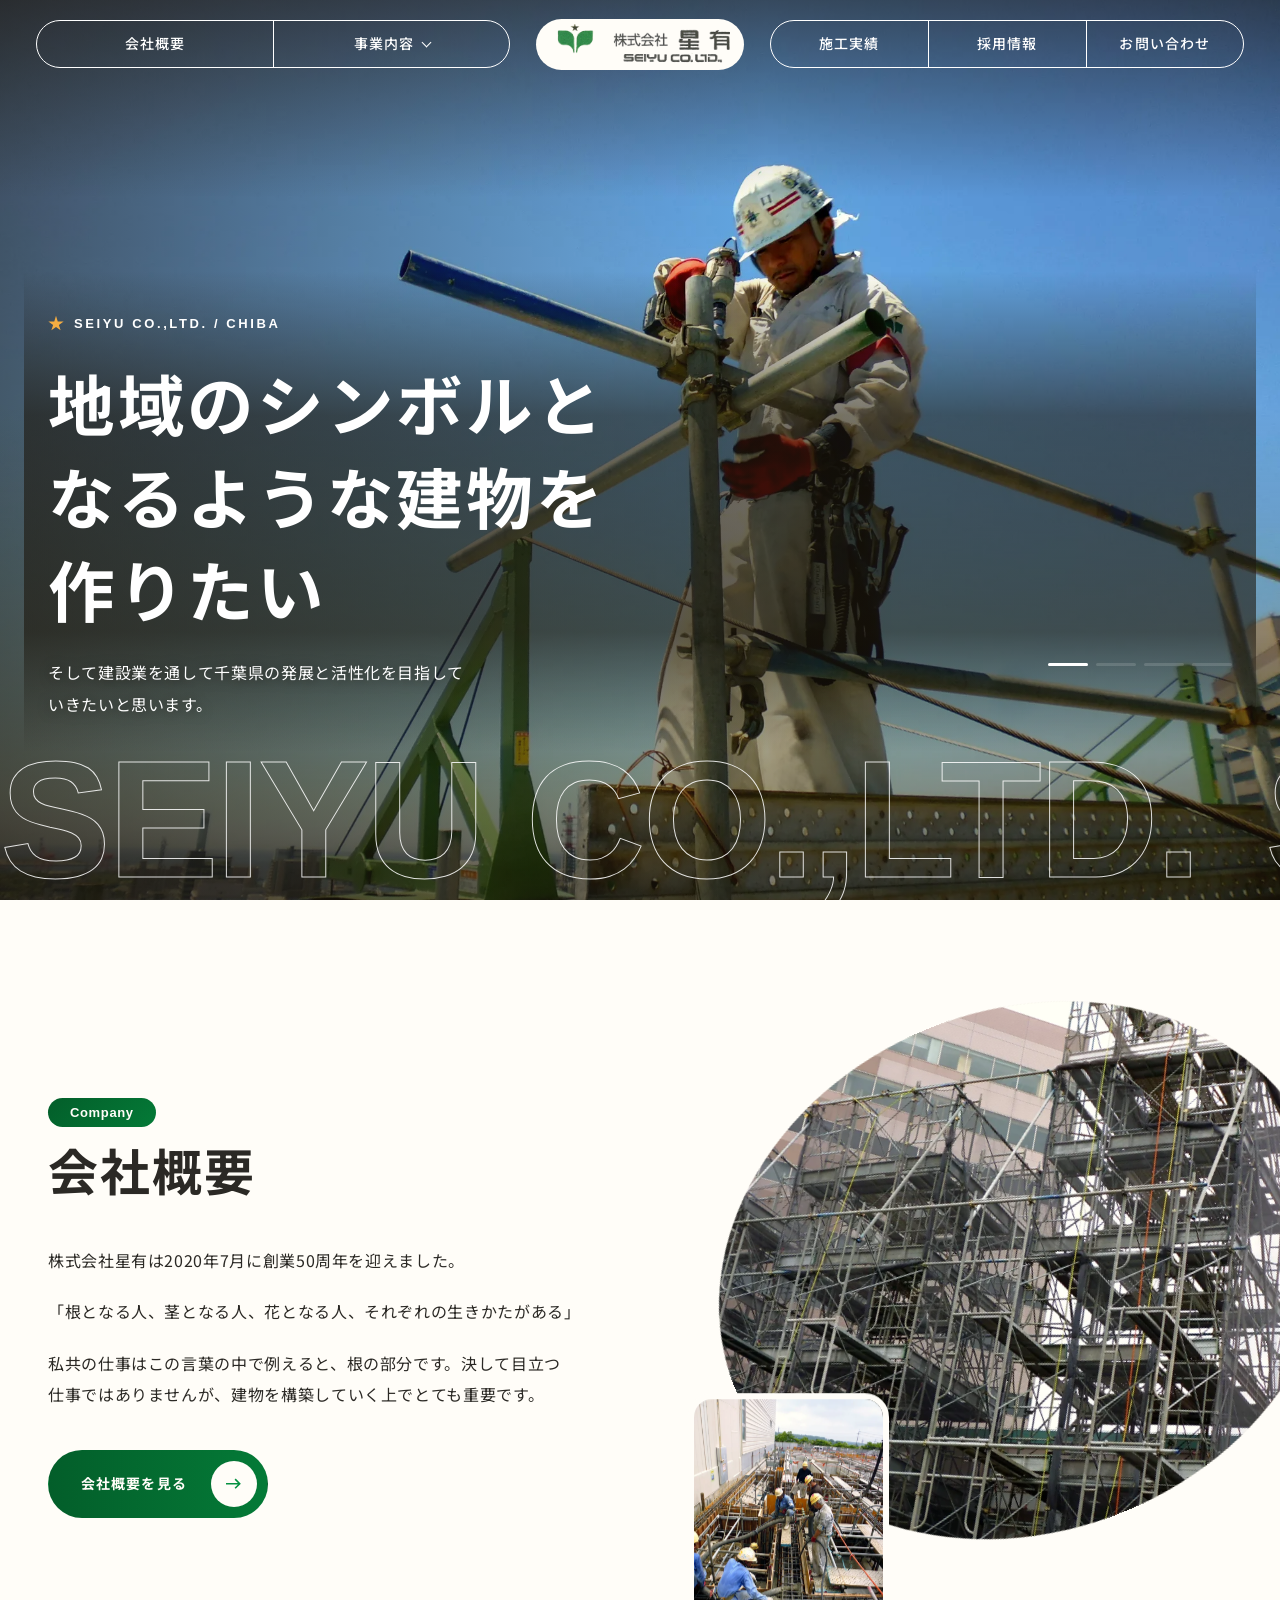
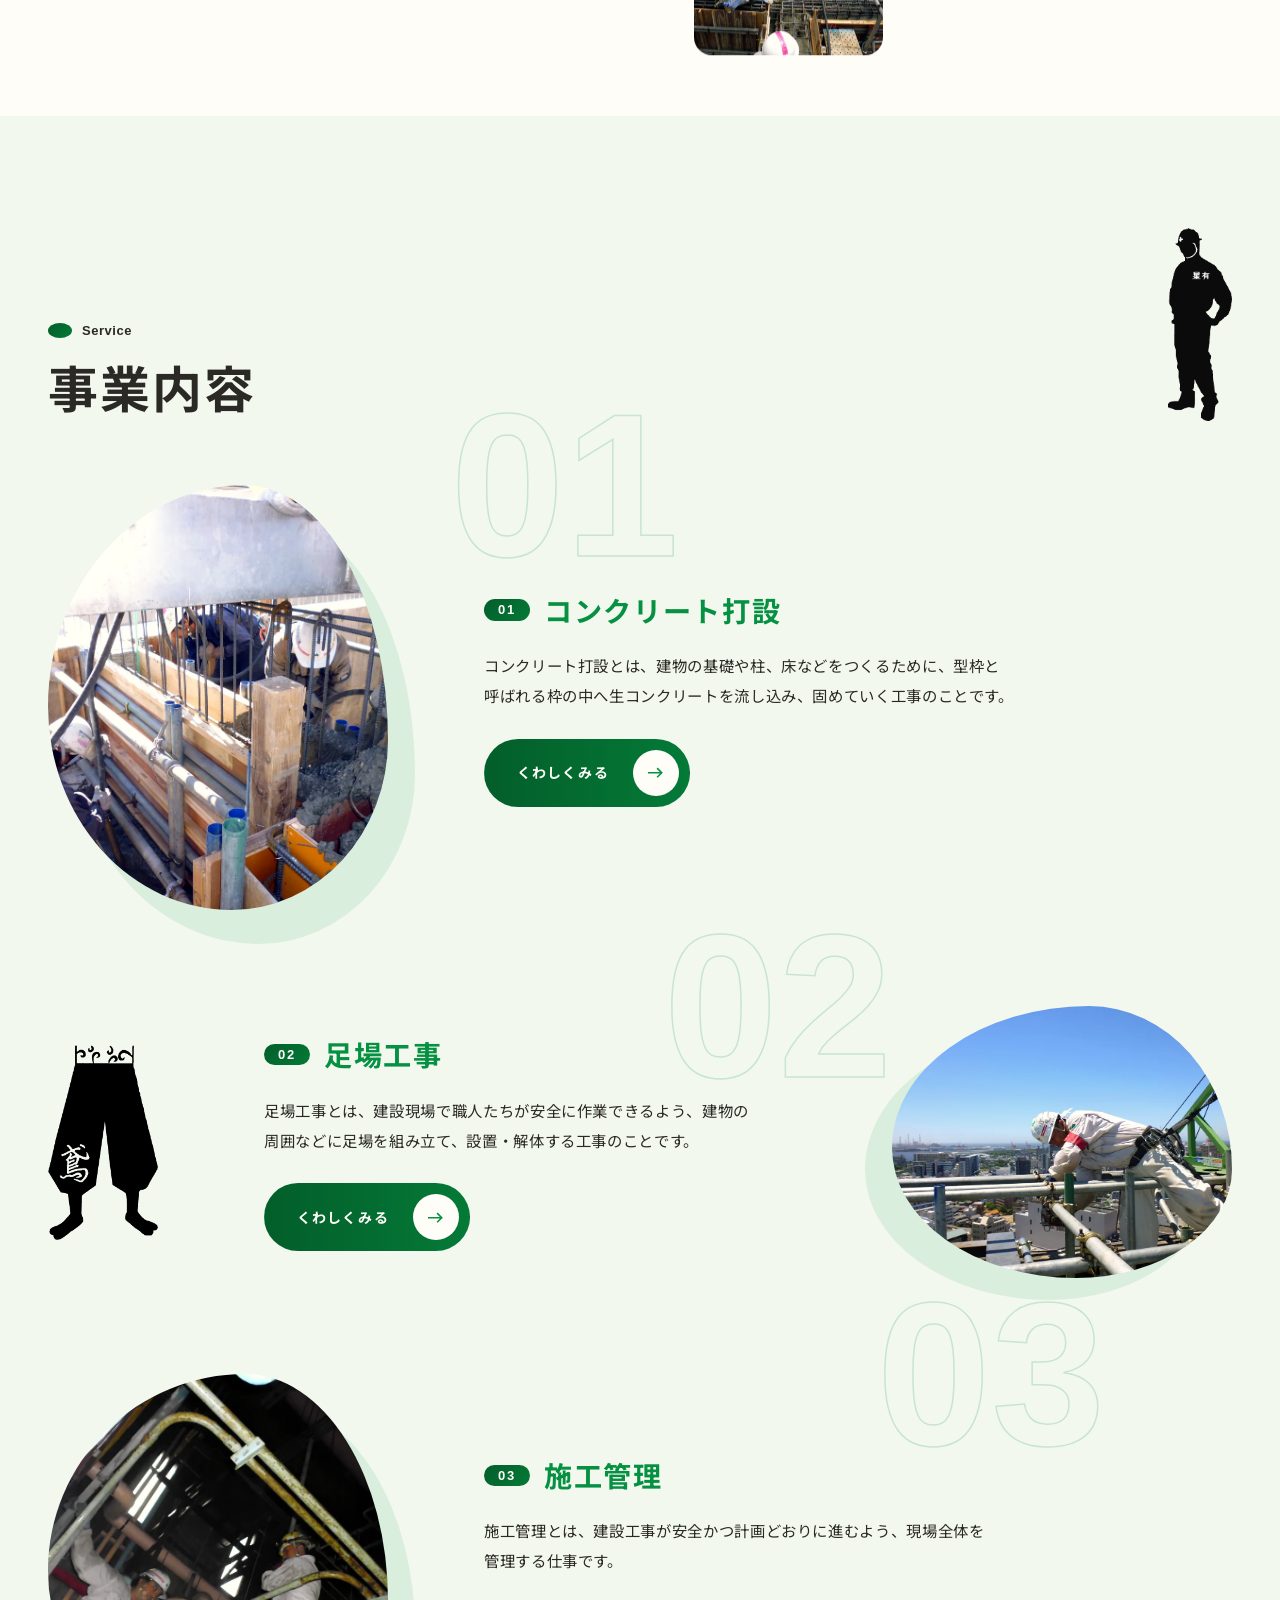
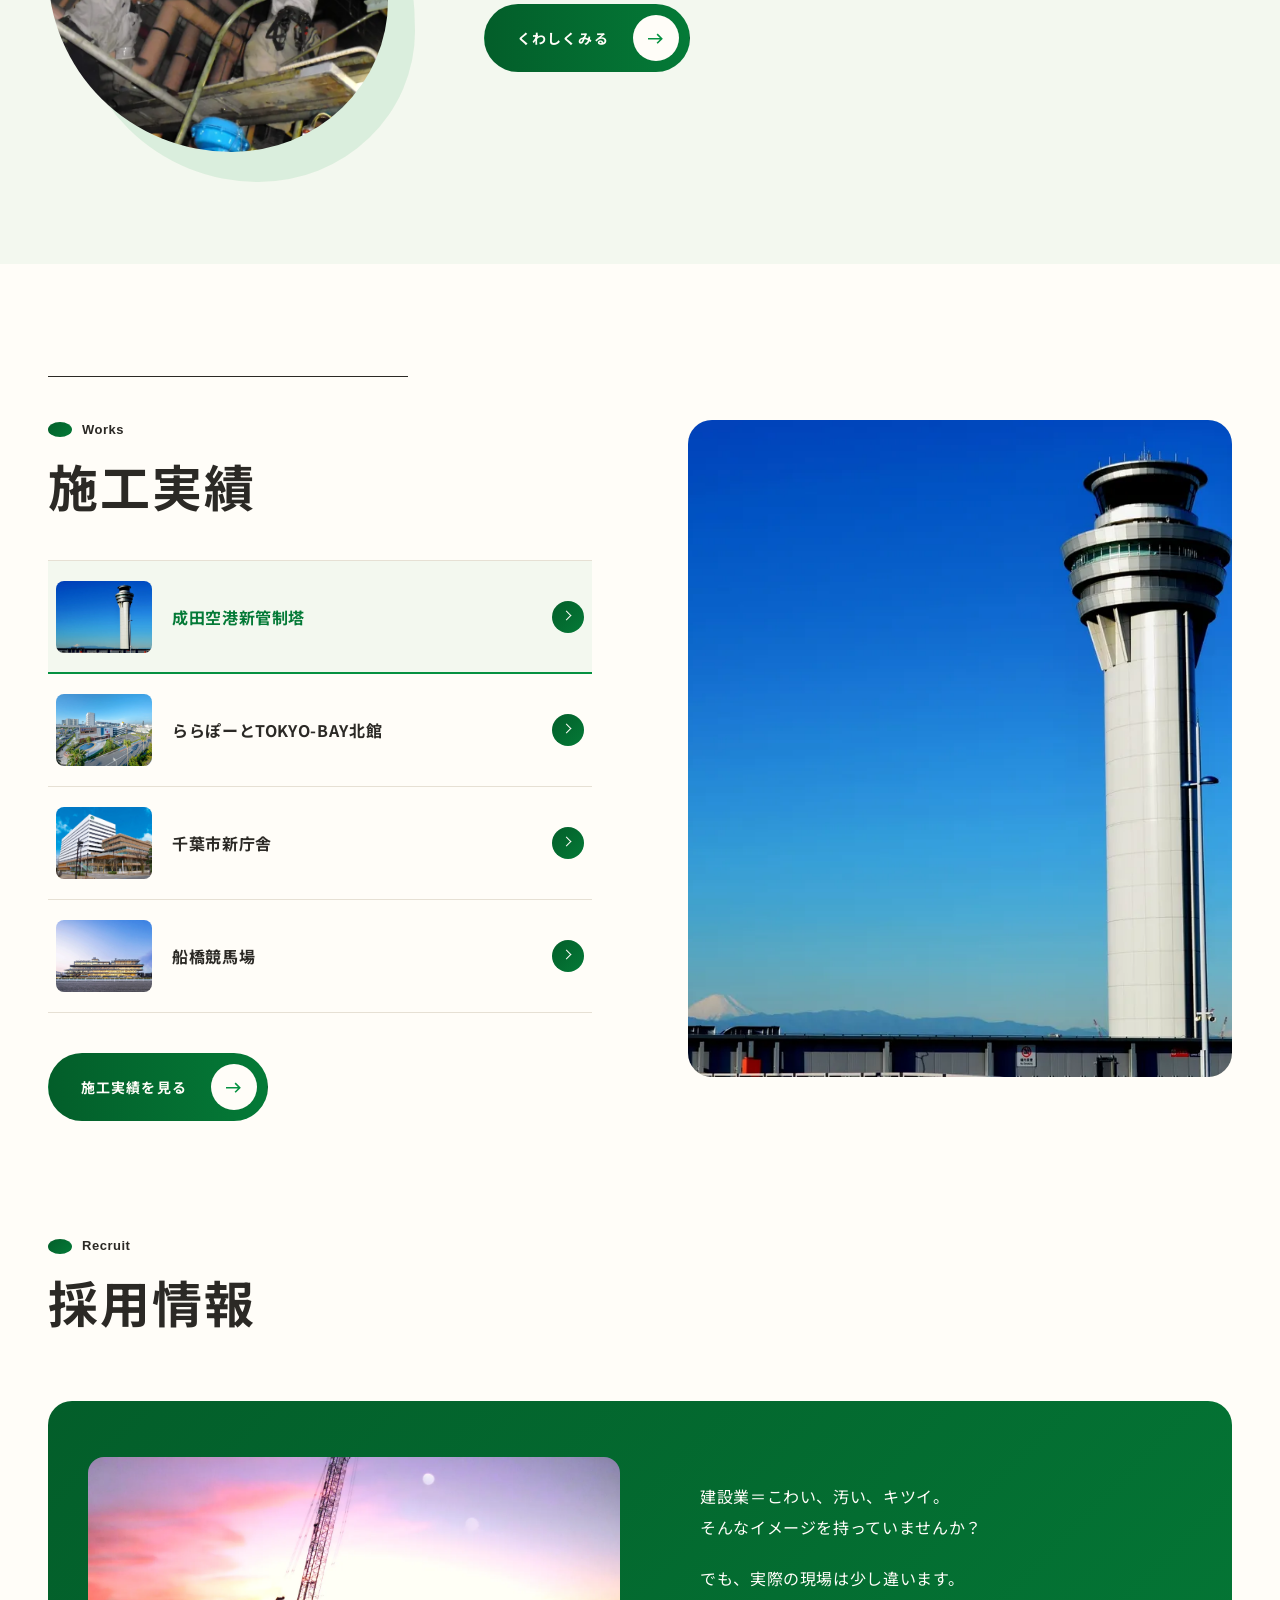
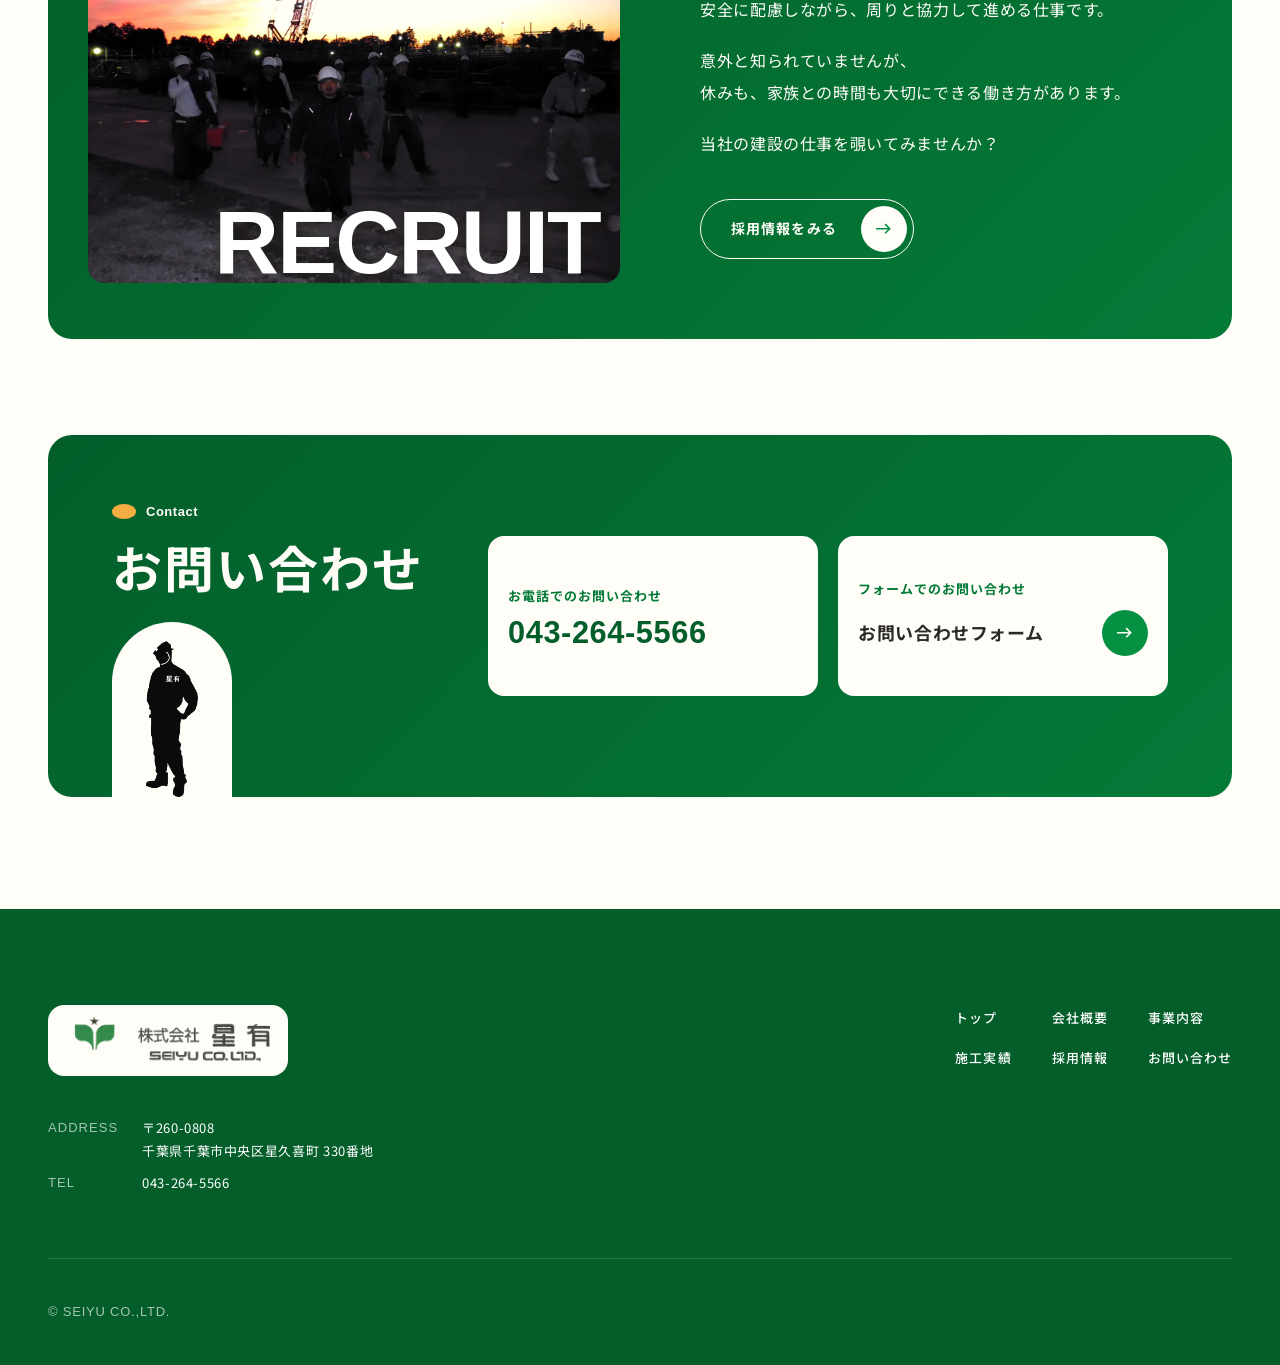
==== commit 04c7f364: "表示を更新（2026-11-13）" ====
--- a/index.html
+++ b/index.html
@@ -20,12 +20,12 @@
 <link rel="preconnect" href="https://fonts.googleapis.com">
 <link rel="preconnect" href="https://fonts.gstatic.com" crossorigin>
 <link href="https://fonts.googleapis.com/css2?family=Noto+Sans+JP:wght@400;500;700&display=swap" rel="stylesheet">
-<link rel="icon" href="assets/favicon.ico?v=20261113111701" sizes="any">
-<link rel="icon" href="assets/favicon-32.png?v=20261113111701" type="image/png" sizes="32x32">
-<link rel="apple-touch-icon" href="assets/apple-touch-icon.png?v=20261113111701">
-<link rel="stylesheet" href="tokens.css?v=20261113111701">
-<link rel="stylesheet" href="base.css?v=20261113111701">
-<link rel="stylesheet" href="style.css?v=20261113111701">
+<link rel="icon" href="assets/favicon.ico?v=20261113122805" sizes="any">
+<link rel="icon" href="assets/favicon-32.png?v=20261113122805" type="image/png" sizes="32x32">
+<link rel="apple-touch-icon" href="assets/apple-touch-icon.png?v=20261113122805">
+<link rel="stylesheet" href="tokens.css?v=20261113122805">
+<link rel="stylesheet" href="base.css?v=20261113122805">
+<link rel="stylesheet" href="style.css?v=20261113122805">
 </head>
 <body>
 
@@ -44,13 +44,13 @@
     </ul>
   </nav>
   <a class="logo" href="./" aria-label="株式会社星有 トップへ">
-    <img class="logo__w" src="assets/logo.png?v=20261113111701" alt="" width="909" height="208">
-    <img class="logo__c" src="assets/logo.png?v=20261113111701" alt="" width="909" height="208">
+    <img class="logo__w" src="assets/logo.png?v=20261113122805" alt="" width="909" height="208">
+    <img class="logo__c" src="assets/logo.png?v=20261113122805" alt="" width="909" height="208">
   </a>
   <nav class="nav nav--r" aria-label="メインメニュー（右）">
     <ul class="nav__list">
       <li><a href="works/">施工実績</a></li>
-      <li><a href="recruit/">採用情報</a></li>
+      <li><a href="#" data-todo>採用情報</a></li>
       <li><a href="contact/">お問い合わせ</a></li>
     </ul>
   </nav>
@@ -71,7 +71,7 @@
       </ul>
     </li>
     <li style="--i:3"><a href="works/"><span class="drawer__en" aria-hidden="true">Works</span><span class="drawer__ja">施工実績</span></a></li>
-    <li style="--i:4"><a href="recruit/"><span class="drawer__en" aria-hidden="true">Recruit</span><span class="drawer__ja">採用情報</span></a></li>
+    <li style="--i:4"><a href="#" data-todo><span class="drawer__en" aria-hidden="true">Recruit</span><span class="drawer__ja">採用情報</span></a></li>
     <li style="--i:5"><a href="contact/"><span class="drawer__en" aria-hidden="true">Contact</span><span class="drawer__ja">お問い合わせ</span></a></li>
   </ul>
   <a class="drawer__tel" href="tel:0432645566" style="--i:6"><span class="drawer__tel-label">お電話でのお問い合わせ</span><span class="drawer__tel-num nb">043-264-5566</span></a>
@@ -82,10 +82,10 @@
     <section class="fv">
     <div class="fv__frame">
       <div class="fv__photo">
-        <img class="is-on" src="assets/fv-1.webp?v=20261113111701" alt="足場の上で作業する職人" width="2000" height="1500">
-        <img src="assets/fv-2.webp?v=20261113111701" alt="" width="2000" height="1500">
-        <img src="assets/fv-3.webp?v=20261113111701" alt="" width="2000" height="1500">
-        <img src="assets/fv-4.webp?v=20261113111701" alt="" width="2000" height="1500">
+        <img class="is-on" src="assets/fv-1.webp?v=20261113122805" alt="足場の上で作業する職人" width="2000" height="1500">
+        <img src="assets/fv-2.webp?v=20261113122805" alt="" width="2000" height="1500">
+        <img src="assets/fv-3.webp?v=20261113122805" alt="" width="2000" height="1500">
+        <img src="assets/fv-4.webp?v=20261113122805" alt="" width="2000" height="1500">
       </div>
       <div class="fv__body" data-on-photo>
         <p class="fv__en" aria-hidden="true"><span class="fv__star"></span>SEIYU CO.,LTD. / CHIBA</p>
@@ -113,7 +113,7 @@
         </div>
         <a class="btn btn--fill rv" href="company/">会社概要を見る<span class="btn__arw"><svg viewBox="0 0 14 10" aria-hidden="true"><path d="M0 5h12M8 1l4 4-4 4" fill="none" stroke="currentColor" stroke-width="1.4"/></svg></span></a>
       </div>
-      <figure class="company__photo rv" data-bleed><span class="company__oval"><img src="assets/company.webp?v=20261113111701" alt="星有が組んだ足場" width="1300" height="1387" loading="lazy"></span><img class="company__sub" src="assets/company-2.webp?v=20261113111701" alt="鉄筋の上で作業する職人" width="700" height="933" loading="lazy"></figure>
+      <figure class="company__photo rv" data-bleed><span class="company__oval"><img src="assets/company.webp?v=20261113122805" alt="星有が組んだ足場" width="1300" height="1387" loading="lazy"></span><img class="company__sub" src="assets/company-2.webp?v=20261113122805" alt="鉄筋の上で作業する職人" width="700" height="933" loading="lazy"></figure>
     </div>
   </section>
 
@@ -124,11 +124,11 @@
           <p class="hd__en" aria-hidden="true">Service</p>
           <h2 class="hd__ja">事業内容</h2>
         </div>
-        <img class="service__il" src="assets/il-worker.png?v=20261113111701" alt="" width="91" height="275" loading="lazy">
+        <img class="service__il" src="assets/il-worker.png?v=20261113122805" alt="" width="91" height="275" loading="lazy">
       </div>
       <ul class="media">
         <li class="media__item rv">
-          <figure class="media__img"><img src="assets/sv-concrete.webp?v=20261113111701" alt="コンクリート打設の作業" width="900" height="675" loading="lazy"></figure>
+          <figure class="media__img"><img src="assets/sv-concrete.webp?v=20261113122805" alt="コンクリート打設の作業" width="900" height="675" loading="lazy"></figure>
           <div class="media__txt">
             <h3 class="media__ttl"><span class="media__no" aria-hidden="true">01</span>コンクリート打設</h3>
             <p>コンクリート打設とは、<wbr>建物の<wbr>基礎や<wbr>柱、<wbr>床などを<wbr>つくるために、<wbr>型枠と<wbr>呼ばれる<wbr>枠の<wbr>中へ<wbr>生コンクリートを<wbr>流し込み、<wbr>固めていく<wbr>工事の<wbr>ことです。</p>
@@ -136,16 +136,16 @@
           </div>
         </li>
         <li class="media__item rv">
-          <figure class="media__img"><img src="assets/sv-tobi.webp?v=20261113111701" alt="足場の上で作業する鳶職人" width="900" height="675" loading="lazy"></figure>
+          <figure class="media__img"><img src="assets/sv-tobi.webp?v=20261113122805" alt="足場の上で作業する鳶職人" width="900" height="675" loading="lazy"></figure>
           <div class="media__txt">
             <h3 class="media__ttl"><span class="media__no" aria-hidden="true">02</span>足場工事</h3>
             <p>足場工事とは、<wbr>建設現場で<wbr>職人たちが<wbr>安全に<wbr>作業できるよう、<wbr>建物の<wbr>周囲などに<wbr>足場を<wbr>組み立て、<wbr>設置・解体する<wbr>工事の<wbr>ことです。</p>
             <a class="btn btn--fill" href="service/scaffold/">くわしくみる<span class="btn__arw"><svg viewBox="0 0 14 10" aria-hidden="true"><path d="M0 5h12M8 1l4 4-4 4" fill="none" stroke="currentColor" stroke-width="1.4"/></svg></span></a>
           </div>
-          <img class="media__il" src="assets/il-tobi.png?v=20261113111701" alt="" width="193" height="341" loading="lazy">
+          <img class="media__il" src="assets/il-tobi.png?v=20261113122805" alt="" width="193" height="341" loading="lazy">
         </li>
         <li class="media__item rv">
-          <figure class="media__img"><img src="assets/sv-kanri.webp?v=20261113111701" alt="建築現場での作業" width="900" height="675" loading="lazy"></figure>
+          <figure class="media__img"><img src="assets/sv-kanri.webp?v=20261113122805" alt="建築現場での作業" width="900" height="675" loading="lazy"></figure>
           <div class="media__txt">
             <h3 class="media__ttl"><span class="media__no" aria-hidden="true">03</span>施工管理</h3>
             <p>施工管理とは、<wbr>建設工事が<wbr>安全かつ<wbr>計画どおりに<wbr>進むよう、<wbr>現場全体を<wbr>管理する<wbr>仕事です。</p>
@@ -164,18 +164,18 @@
           <h2 class="hd__ja">施工実績</h2>
         </div>
         <ul class="works__list rv" data-todo>
-          <li class="is-on"><a href="works/"><img src="assets/works-1.webp?v=20261113111701" alt="" width="1200" height="846" loading="lazy"><span class="works__name">成田空港新管制塔</span><span class="works__arw" aria-hidden="true"></span></a></li>
-          <li><a href="works/"><img src="assets/works-2.webp?v=20261113111701" alt="" width="1200" height="848" loading="lazy"><span class="works__name">ららぽーと<wbr><span class="nb">TOKYO-BAY北館</span></span><span class="works__arw" aria-hidden="true"></span></a></li>
-          <li><a href="works/"><img src="assets/works-3.webp?v=20261113111701" alt="" width="1057" height="710" loading="lazy"><span class="works__name">千葉市新庁舎</span><span class="works__arw" aria-hidden="true"></span></a></li>
-          <li><a href="works/"><img src="assets/works-4.webp?v=20261113111701" alt="" width="1200" height="800" loading="lazy"><span class="works__name">船橋競馬場</span><span class="works__arw" aria-hidden="true"></span></a></li>
+          <li class="is-on"><a href="works/"><img src="assets/works-1.webp?v=20261113122805" alt="" width="1200" height="846" loading="lazy"><span class="works__name">成田空港新管制塔</span><span class="works__arw" aria-hidden="true"></span></a></li>
+          <li><a href="works/"><img src="assets/works-2.webp?v=20261113122805" alt="" width="1200" height="848" loading="lazy"><span class="works__name">ららぽーと<wbr><span class="nb">TOKYO-BAY北館</span></span><span class="works__arw" aria-hidden="true"></span></a></li>
+          <li><a href="works/"><img src="assets/works-3.webp?v=20261113122805" alt="" width="1057" height="710" loading="lazy"><span class="works__name">千葉市新庁舎</span><span class="works__arw" aria-hidden="true"></span></a></li>
+          <li><a href="works/"><img src="assets/works-4.webp?v=20261113122805" alt="" width="1200" height="800" loading="lazy"><span class="works__name">船橋競馬場</span><span class="works__arw" aria-hidden="true"></span></a></li>
         </ul>
         <a class="btn btn--fill rv" href="works/">施工実績を見る<span class="btn__arw"><svg viewBox="0 0 14 10" aria-hidden="true"><path d="M0 5h12M8 1l4 4-4 4" fill="none" stroke="currentColor" stroke-width="1.4"/></svg></span></a>
       </div>
       <figure class="works__photo rv">
-        <img class="is-on" src="assets/works-1.webp?v=20261113111701" alt="成田空港新管制塔" width="1200" height="846" loading="lazy">
-        <img src="assets/works-2.webp?v=20261113111701" alt="ららぽーとTOKYO-BAY北館" width="1200" height="848" loading="lazy">
-        <img src="assets/works-3.webp?v=20261113111701" alt="千葉市新庁舎" width="1057" height="710" loading="lazy">
-        <img src="assets/works-4.webp?v=20261113111701" alt="船橋競馬場" width="1200" height="800" loading="lazy">
+        <img class="is-on" src="assets/works-1.webp?v=20261113122805" alt="成田空港新管制塔" width="1200" height="846" loading="lazy">
+        <img src="assets/works-2.webp?v=20261113122805" alt="ららぽーとTOKYO-BAY北館" width="1200" height="848" loading="lazy">
+        <img src="assets/works-3.webp?v=20261113122805" alt="千葉市新庁舎" width="1057" height="710" loading="lazy">
+        <img src="assets/works-4.webp?v=20261113122805" alt="船橋競馬場" width="1200" height="800" loading="lazy">
       </figure>
     </div>
   </section>
@@ -187,7 +187,7 @@
         <h2 class="hd__ja">採用情報</h2>
       </div>
       <div class="duo__card rv">
-        <div class="duo__photo"><img src="assets/recruit.webp?v=20261113111701" alt="現場に並ぶ星有の社員" width="1600" height="1200" loading="lazy" data-todo><p class="duo__big" aria-hidden="true" data-on-photo>RECRUIT</p></div>
+        <div class="duo__photo"><img src="assets/recruit.webp?v=20261113122805" alt="現場に並ぶ星有の社員" width="1600" height="1200" loading="lazy" data-todo><p class="duo__big" aria-hidden="true" data-on-photo>RECRUIT</p></div>
         <div class="duo__in">
           <div class="txt">
             <p>建設業＝こわい、<wbr>汚い、<wbr>キツイ。<br><span class="nb">そんなイメージを</span><wbr><span class="nb">持っていませんか？</span></p>
@@ -195,7 +195,7 @@
             <p>意外と<wbr>知られていませんが、<br>休みも、<wbr>家族との<wbr>時間も<wbr>大切に<wbr>できる<wbr>働き方が<wbr>あります。</p>
             <p>当社の<wbr>建設の<wbr>仕事を<wbr>覗いてみませんか？</p>
           </div>
-          <a class="btn btn--w" href="recruit/">採用情報をみる<span class="btn__arw"><svg viewBox="0 0 14 10" aria-hidden="true"><path d="M0 5h12M8 1l4 4-4 4" fill="none" stroke="currentColor" stroke-width="1.4"/></svg></span></a>
+          <a class="btn btn--w" href="#" data-todo>採用情報をみる<span class="btn__arw"><svg viewBox="0 0 14 10" aria-hidden="true"><path d="M0 5h12M8 1l4 4-4 4" fill="none" stroke="currentColor" stroke-width="1.4"/></svg></span></a>
         </div>
       </div>
     </section>
@@ -208,7 +208,7 @@
         <a class="duo__way" href="tel:0432645566"><span class="duo__way-label">お電話でのお問い合わせ</span><span class="duo__tel-num nb">043-264-5566</span></a>
         <a class="duo__way" href="contact/"><span class="duo__way-label">フォームでのお問い合わせ</span><span class="duo__way-go"><span class="nb">お問い合わせフォーム</span><span class="btn__arw"><svg viewBox="0 0 14 10" aria-hidden="true"><path d="M0 5h12M8 1l4 4-4 4" fill="none" stroke="currentColor" stroke-width="1.4"/></svg></span></span></a>
       </div>
-      <img class="duo__il" src="assets/il-worker.png?v=20261113111701" alt="" width="91" height="275" loading="lazy">
+      <img class="duo__il" src="assets/il-worker.png?v=20261113122805" alt="" width="91" height="275" loading="lazy">
     </section>
   </div>
   
@@ -217,7 +217,7 @@
 <footer class="footer">
   <div class="wrap footer__top">
     <div class="footer__co">
-      <a class="footer__logo" href="./" aria-label="株式会社星有 トップへ"><img src="assets/logo.png?v=20261113111701" alt="" width="909" height="208" loading="lazy"></a>
+      <a class="footer__logo" href="./" aria-label="株式会社星有 トップへ"><img src="assets/logo.png?v=20261113122805" alt="" width="909" height="208" loading="lazy"></a>
       <dl class="footer__info">
         <dt>ADDRESS</dt><dd><span class="nb">〒260-0808</span><br>千葉県千葉市中央区<wbr>星久喜町 330番地</dd>
         <dt>TEL</dt><dd><a class="nb" href="tel:0432645566">043-264-5566</a></dd>
@@ -228,13 +228,13 @@
       <li><a href="company/">会社概要</a></li>
       <li><a href="service/">事業内容</a></li>
       <li><a href="works/">施工実績</a></li>
-      <li><a href="recruit/">採用情報</a></li>
+      <li><a href="#" data-todo>採用情報</a></li>
       <li><a href="contact/">お問い合わせ</a></li>
     </ul>
   </div>
   <p class="wrap footer__copy">© SEIYU CO.,LTD.</p>
 </footer>
 
-<script src="site.js?v=20261113111701"></script>
+<script src="site.js?v=20261113122805"></script>
 </body>
 </html>
--- a/style.css
+++ b/style.css
@@ -201,9 +201,7 @@
 
 .contact__in { display: grid; gap: var(--sp-g); max-width: 760px; }
 
-@media (max-width: 599px) {
-  .fv__body::before { content: ""; position: absolute; inset: -40px -24px -32px; z-index: -1; background: linear-gradient(180deg, var(--c-shade-0), var(--c-shade) 30%, var(--c-shade) 75%, var(--c-shade-0)); }
-}
+.fv__body::before { content: ""; position: absolute; inset: -40px -24px -32px; z-index: -1; background: linear-gradient(180deg, var(--c-shade-0), var(--c-shade) 30%, var(--c-shade) 75%, var(--c-shade-0)); }
 .field__label .field__req { background: var(--c-sub-deep); }
 
 .sub-hero { position: relative; overflow: hidden; border-radius: 0 0 var(--radius) var(--radius); background: var(--c-pale); text-align: center; }
@@ -249,7 +247,7 @@
 .points__no { padding: 1px 14px; border-radius: 999px; background: linear-gradient(135deg, var(--c-grad-a), var(--c-grad-b)); color: var(--c-base); font-family: var(--ff-en); font-size: var(--fs-small); }
 @media (min-width: 960px) { .points__list { grid-template-columns: repeat(3, minmax(0, 1fr)); gap: var(--sp-b); } .points__item { padding: var(--sp-b); } }
 
-.steps { width: calc(100% - var(--frame) * 2); margin-inline: auto; border-radius: var(--radius); background: linear-gradient(135deg, var(--c-grad-a), var(--c-grad-b)); color: var(--c-base); }
+.steps { overflow: hidden; width: calc(100% - var(--frame) * 2); margin-inline: auto; padding-block: var(--sp-s); border-radius: var(--radius); background: linear-gradient(135deg, var(--c-grad-a), var(--c-grad-b)); color: var(--c-base); }
 .steps .hd__en::before { background: var(--c-accent); }
 .steps + .duo { padding-top: var(--sec-y); }
 .steps__list { display: grid; gap: var(--sp-p); margin-top: var(--sp-g); color: var(--c-ink); }
@@ -257,13 +255,10 @@
 .steps__no { display: grid; place-items: center; border-radius: 16px; background: var(--c-base); font-family: var(--ff-en); font-weight: 700; font-size: 26px; color: var(--c-sub); }
 .steps__body { display: grid; gap: 4px; padding: var(--sp-p); border-radius: 16px; background: var(--c-base); }
 .steps__ttl { font-size: clamp(17px, 1.4vw, 20px); font-weight: 700; line-height: 1.5; }
-.steps__list--flow { gap: var(--sp-b); width: min(100%, 960px); }
-.steps__list--flow .steps__item:not(:last-child)::after { content: ""; position: absolute; left: 25px; bottom: -22px; width: 14px; height: 10px; background: var(--c-base); clip-path: polygon(0 0, 100% 0, 50% 100%); }
 @media (min-width: 960px) {
   .steps__item { grid-template-columns: 96px minmax(0, 1fr); gap: 14px; }
   .steps__no { font-size: 34px; }
   .steps__body { padding: var(--sp-p) var(--sp-b); }
-  .steps__list--flow .steps__item:not(:last-child)::after { left: 41px; }
   .steps__list--grid { grid-template-columns: repeat(2, minmax(0, 1fr)); }
 }
 
@@ -301,7 +296,7 @@
 .map iframe { display: block; width: 100%; height: 100%; border: 0; }
 @media (min-width: 960px) {
   .outline__in { grid-template-columns: minmax(0, 1fr) minmax(0, 1fr); grid-template-areas: "hd hd" "info map"; column-gap: var(--sp-s); align-items: start; }
-  .outline__in > .hd { grid-area: hd; }
+  .outline__in > .hd-row { grid-area: hd; }
   .outline__in > .info { grid-area: info; }
   .outline__in > .map { grid-area: map; aspect-ratio: auto; height: 100%; min-height: 420px; }
 }
@@ -332,27 +327,64 @@
 .lightbox__close::after { transform: rotate(-45deg); }
 @media (min-width: 960px) { .gallery { grid-template-columns: repeat(3, minmax(0, 1fr)); gap: var(--sp-g) var(--sp-b); } }
 
-.passion__in { display: grid; gap: var(--sp-g); }
-.passion__txt { display: grid; gap: var(--sp-g); }
-.passion__lead { font-size: clamp(26px, 3.4vw, 46px); font-weight: 700; line-height: 1.6; letter-spacing: 0.04em; color: var(--c-sub); }
-.passion__body { font-size: clamp(15px, 1.25vw, 18px); font-weight: 500; line-height: 2.1; }
-.passion__ils { display: flex; align-items: flex-end; justify-content: center; gap: var(--sp-b); }
-.passion__il { animation: sway 4s ease-in-out infinite; transform-origin: 50% 100%; }
-.passion__il--tobi { width: clamp(96px, 11vw, 160px); }
-.passion__il--worker { width: clamp(50px, 5.5vw, 76px); animation-delay: -2s; }
-@media (min-width: 960px) { .passion__in { grid-template-columns: minmax(0, 1fr) auto; align-items: end; column-gap: var(--sp-s); } }
-.entry { padding-top: 0; }
-.entry__in { display: grid; gap: var(--sp-p); }
-.entry__card { display: grid; gap: var(--sp-p); align-content: center; justify-items: start; padding: var(--sp-g) var(--sp-b); border-radius: var(--radius); }
-.entry__card--lp { background: linear-gradient(135deg, var(--c-grad-a), var(--c-grad-b)); color: var(--c-base); }
-.entry__card--more { background: var(--c-pale); }
-.entry__en { font-family: var(--ff-en); font-size: var(--fs-small); font-weight: 700; letter-spacing: 0.2em; color: var(--c-sub); }
-.entry__card--lp .entry__en { color: var(--c-accent); }
-.entry__ttl { margin-bottom: var(--sp-1); font-size: clamp(18px, 1.8vw, 24px); font-weight: 700; line-height: 1.7; }
-@media (min-width: 960px) { .entry__in { grid-template-columns: repeat(2, minmax(0, 1fr)); gap: var(--sp-b); } }
-
 .contact__form { padding: var(--sp-b) var(--sp-p); border-radius: var(--radius); background: var(--c-pale); }
 .field__opt { padding: 2px 8px; border-radius: 4px; background: var(--c-line); font-size: var(--fs-small); font-weight: 500; line-height: 1.6; }
 .contact__il { justify-self: center; width: 64px; }
 @media (min-width: 960px) { .contact__form { padding: var(--sp-g); } }
 .oval--top img { object-position: 50% 8%; }
+
+.steps > .wrap { position: relative; z-index: 1; }
+
+.steps::before { content: attr(data-en); position: absolute; right: -0.04em; top: -0.12em; font-family: var(--ff-en); font-weight: 700; font-size: clamp(80px, 15vw, 240px); line-height: 1; white-space: nowrap; color: transparent; -webkit-text-stroke: 1px var(--c-base); opacity: 0.16; pointer-events: none; }
+.steps::after { content: ""; position: absolute; left: -60px; bottom: -60px; width: 320px; aspect-ratio: 1; border-radius: 50%; background-image: radial-gradient(var(--c-dark-soft) 1.6px, transparent 1.8px); background-size: 18px 18px; opacity: 0.35; animation: fv-spin 80s linear infinite; pointer-events: none; }
+.steps .hd { position: relative; justify-self: start; }
+.steps .hd::after { content: ""; position: absolute; left: calc(100% + 18px); top: 8px; width: 28px; aspect-ratio: 1; background: var(--c-accent); clip-path: polygon(50% 0, 61% 35%, 98% 35%, 68% 57%, 79% 91%, 50% 70%, 21% 91%, 32% 57%, 2% 35%, 39% 35%); animation: fv-spin 6s linear infinite; }
+.flow { display: grid; gap: var(--sp-b); margin-top: var(--sp-g); color: var(--c-ink); }
+.flow__item { position: relative; display: grid; grid-template-columns: 64px minmax(0, 1fr); grid-template-areas: "icon no" "icon ttl" "icon txt"; column-gap: var(--sp-p); row-gap: 2px; align-items: start; padding: var(--sp-p); border-radius: 16px; background: var(--c-base); }
+.flow__no { grid-area: no; font-family: var(--ff-en); font-weight: 700; font-size: var(--fs-small); letter-spacing: 0.12em; color: var(--c-sub-deep); }
+.flow__no::before { content: "STEP "; }
+.flow__icon { grid-area: icon; display: grid; place-items: center; width: 64px; aspect-ratio: 1; border-radius: 50%; background: var(--c-pale); color: var(--c-sub); }
+.flow__icon svg { width: 34px; fill: none; stroke: currentColor; stroke-width: 2; stroke-linecap: round; stroke-linejoin: round; }
+.flow__icon svg > * { stroke-dasharray: 160; stroke-dashoffset: 160; transition: stroke-dashoffset 1.6s var(--ease) 0.3s; }
+.flow__item.is-on .flow__icon svg > * { stroke-dashoffset: 0; }
+.flow__ttl { grid-area: ttl; font-size: clamp(17px, 1.4vw, 20px); font-weight: 700; line-height: 1.5; }
+.flow__txt { grid-area: txt; font-size: var(--fs-label); line-height: 1.8; }
+
+.flow__item:not(:last-child)::after { content: ""; position: absolute; left: 50%; bottom: -26px; width: 20px; height: 20px; border-radius: 50%; background: var(--c-accent); transform: translateX(-50%); clip-path: polygon(20% 30%, 80% 30%, 50% 75%); }
+@media (min-width: 960px) {
+  .flow { grid-template-columns: repeat(4, minmax(0, 1fr)); gap: var(--sp-b); }
+  .flow__item { grid-template-columns: 1fr; grid-template-areas: "no" "icon" "ttl" "txt"; align-content: start; justify-items: center; row-gap: var(--sp-p); padding: var(--sp-b) var(--sp-p); text-align: center; }
+  .flow__icon { width: 96px; }
+  .flow__icon svg { width: 48px; }
+  .flow__no { font-size: var(--fs-label); }
+  .flow__item:not(:last-child)::after { left: auto; right: -28px; top: 50%; bottom: auto; width: 24px; height: 24px; transform: translateY(-50%); clip-path: polygon(32% 18%, 78% 50%, 32% 82%); }
+}
+
+.sub-hero__il { position: absolute; right: max(var(--gutter), 6vw); bottom: 10px; z-index: 1; width: clamp(34px, 4vw, 60px); animation: sway 4s ease-in-out infinite; transform-origin: 50% 100%; }
+.sub-hero__il--tobi { width: clamp(60px, 7vw, 110px); }
+@media (max-width: 599px) { .sub-hero__il { display: none; } }   
+
+.sub-hero ~ .sec:not(.steps) .hd { position: relative; justify-self: start; }
+.sub-hero ~ .sec:not(.steps) .hd::after { content: ""; position: absolute; left: calc(100% + 14px); top: 4px; width: 18px; aspect-ratio: 1; background: var(--c-accent); clip-path: polygon(50% 0, 61% 35%, 98% 35%, 68% 57%, 79% 91%, 50% 70%, 21% 91%, 32% 57%, 2% 35%, 39% 35%); animation: fv-spin 6s linear infinite; }
+
+.hd-row { display: flex; align-items: flex-end; justify-content: space-between; gap: var(--sp-b); }
+.hd-row__il { flex: none; width: clamp(48px, 6vw, 90px); animation: sway 4s ease-in-out infinite; transform-origin: 50% 100%; }
+img.hd-row__il[src*="il-worker"] { width: clamp(30px, 3vw, 44px); }
+
+.split > .wrap, .points > .wrap, .outline > .wrap, .msg > .wrap { position: relative; z-index: 1; }
+.split::before { content: ""; position: absolute; top: 6%; right: -10vw; width: min(48vw, 600px); aspect-ratio: 1; border-radius: 58% 42% 46% 54% / 52% 60% 40% 48%; background: linear-gradient(135deg, var(--c-ph-2), var(--c-sub-ghost-2)); opacity: 0.75; animation: blob 14s ease-in-out infinite; pointer-events: none; }
+.split--rev::before { right: auto; left: -10vw; background: linear-gradient(135deg, var(--c-base), var(--c-ph-2)); }
+
+.points, .outline { overflow-x: clip; }
+.points::before, .outline::before { content: ""; position: absolute; width: 340px; aspect-ratio: 1; border-radius: 50%; background-image: radial-gradient(var(--c-sub) 1.6px, transparent 1.8px); background-size: 18px 18px; opacity: 0.14; animation: fv-spin 90s linear infinite; pointer-events: none; }
+.points::before { right: -80px; top: 40px; }
+.outline::before { left: -100px; bottom: 0; }
+
+.loop { overflow: hidden; padding-block: var(--sp-g) var(--sp-b); }
+.loop__in { display: flex; align-items: center; width: max-content; animation: flow 40s linear infinite; }
+.loop__in span { font-family: var(--ff-en); font-weight: 700; font-size: clamp(56px, 9vw, 150px); line-height: 1; letter-spacing: -0.02em; white-space: nowrap; color: transparent; -webkit-text-stroke: 1.5px var(--c-sub); opacity: 0.4; }
+.loop__star { flex: none; width: clamp(24px, 3vw, 48px); aspect-ratio: 1; margin-inline: 0.6em; background: var(--c-accent); clip-path: polygon(50% 0, 61% 35%, 98% 35%, 68% 57%, 79% 91%, 50% 70%, 21% 91%, 32% 57%, 2% 35%, 39% 35%); }
+.loop + .duo { padding-top: var(--sp-b); }
+
+.gallery { position: relative; }
+.gallery::before { content: ""; position: absolute; left: -12vw; top: 30%; z-index: -1; width: min(40vw, 480px); aspect-ratio: 1; border-radius: 58% 42% 46% 54% / 52% 60% 40% 48%; background: var(--c-sub-ghost-2); animation: blob 14s ease-in-out infinite; pointer-events: none; }
